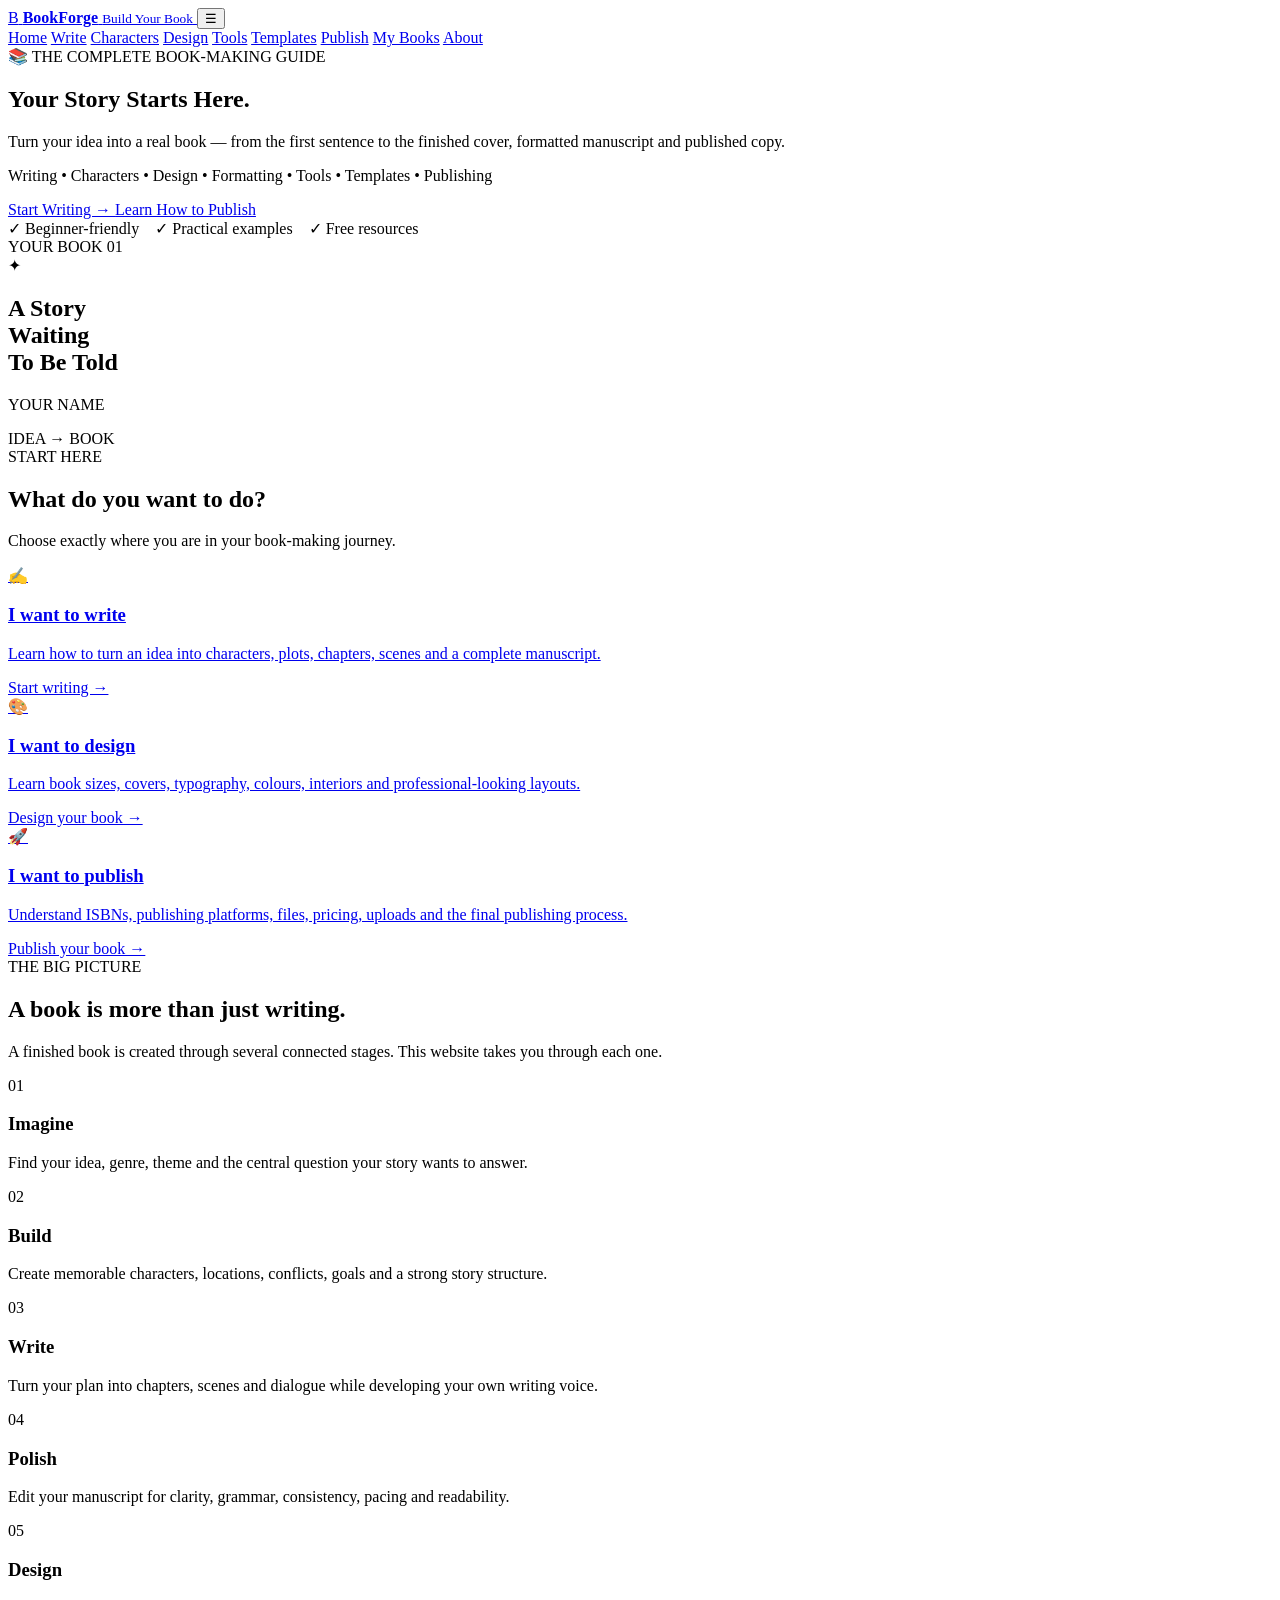
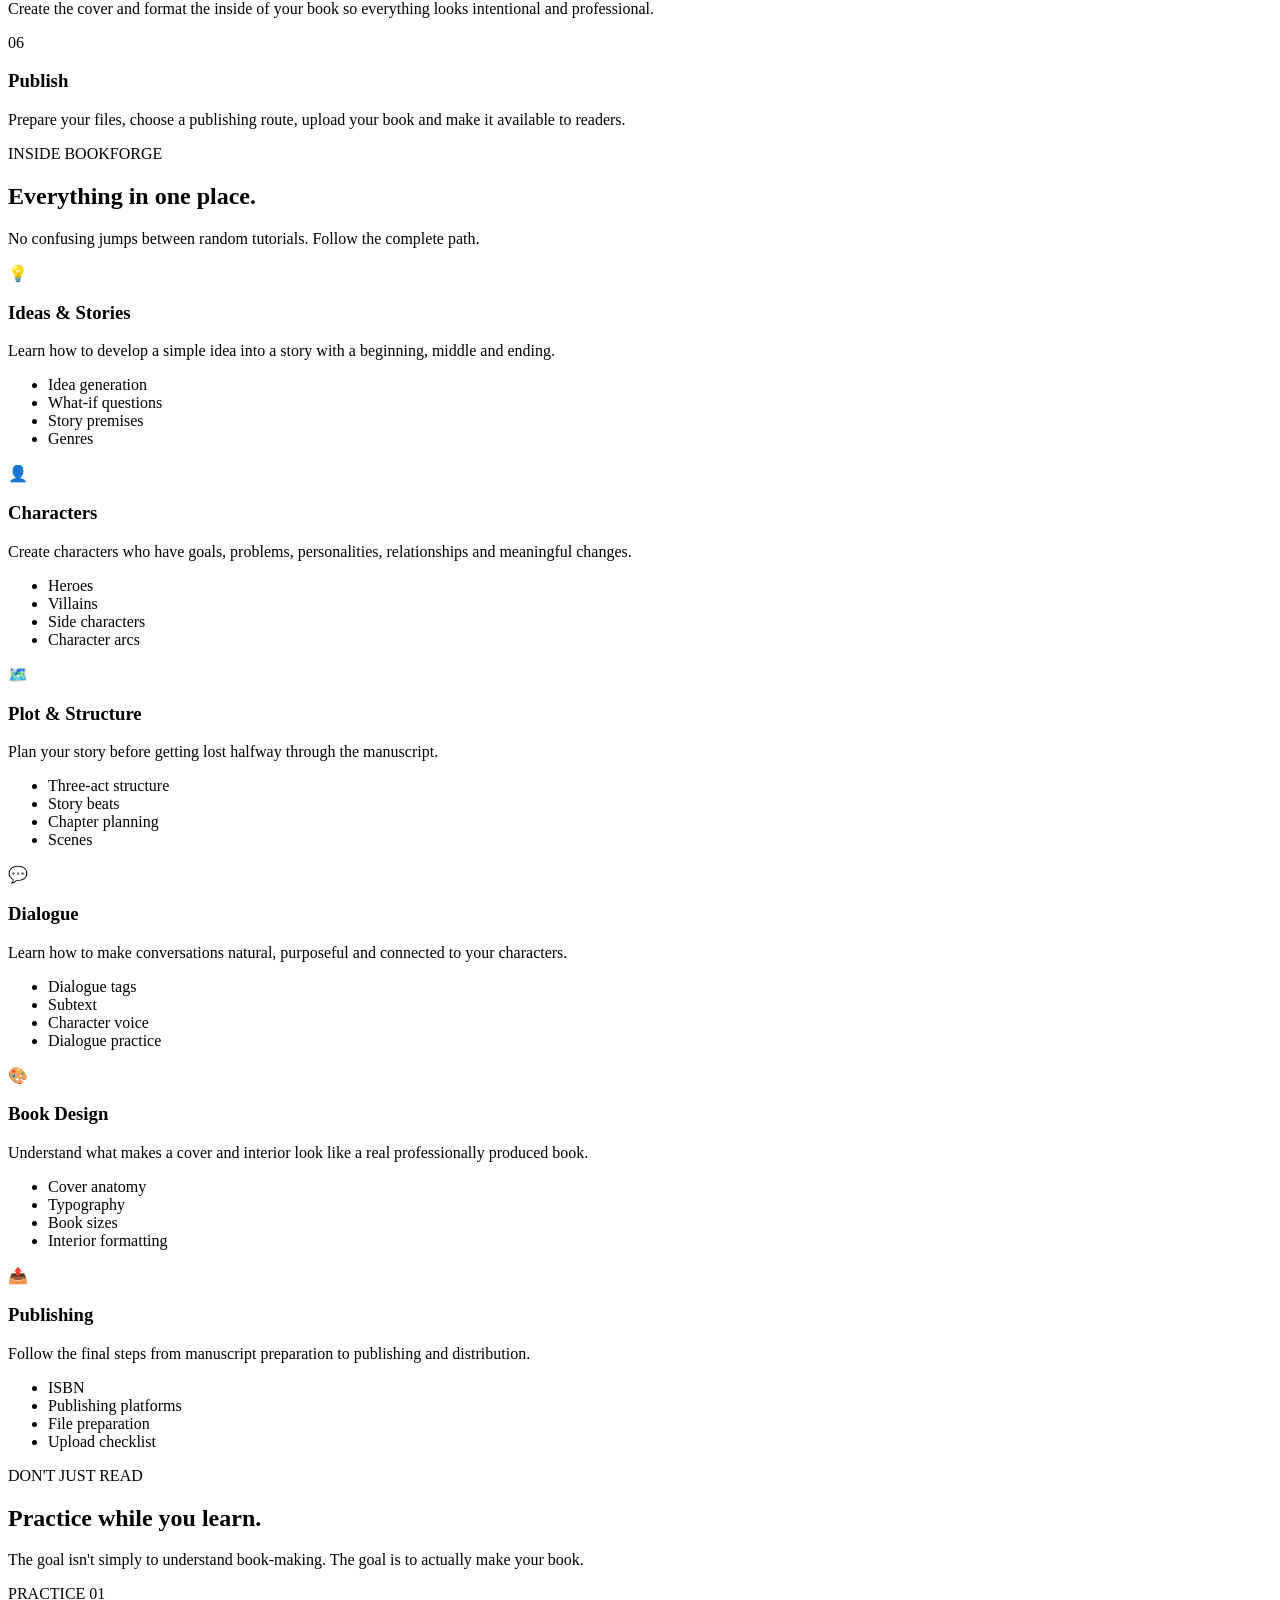
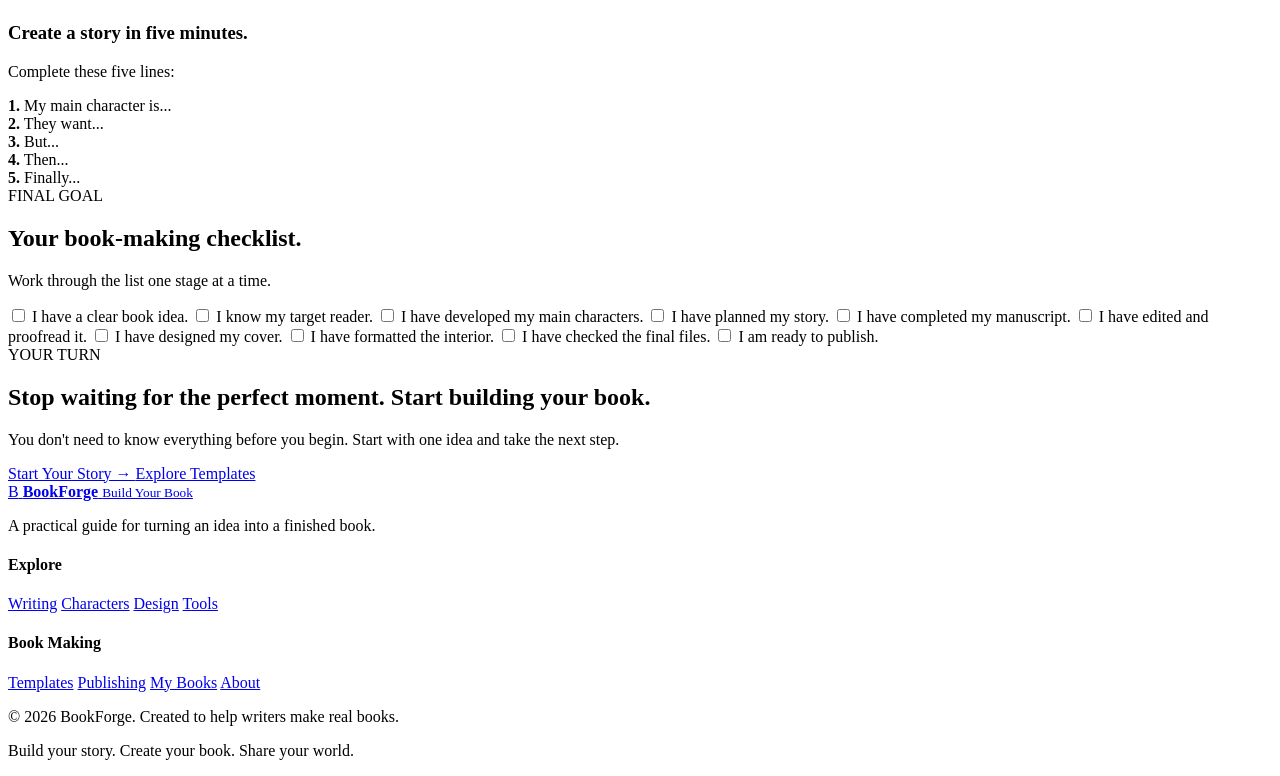
==== index.html @ 1c804148 "Add initial HTML structure for BookForge website This commit adds a complete HTML structure for the " ====
<!DOCTYPE html>
<html lang="en">
<head>
  <meta charset="UTF-8">

  <meta name="viewport" content="width=device-width, initial-scale=1.0">

  <title>BookForge | Build Your Story. Create Your Book.</title>

  <meta
    name="description"
    content="A complete beginner-friendly guide to writing, designing, formatting and publishing your own book."
  >

  <meta
    name="keywords"
    content="how to make a book, how to write a book, book design, book cover, self publishing, KDP, Pothi, book templates"
  >

  <meta name="author" content="Akarsh Singh">

  <meta name="robots" content="index, follow">

  <meta name="theme-color" content="#ffffff">

  <link rel="stylesheet" href="style.css">
</head>

<body>

  <!-- ================= HEADER ================= -->

  <header class="site-header">

    <div class="nav-container">

      <a href="index.html" class="logo">
        <span class="logo-icon">B</span>

        <span>
          <strong>BookForge</strong>
          <small>Build Your Book</small>
        </span>
      </a>

      <button
        class="menu-toggle"
        id="menuToggle"
        aria-label="Open navigation"
        aria-expanded="false"
      >
        ☰
      </button>

      <nav class="main-nav" id="mainNav">

        <a href="index.html" class="active">Home</a>
        <a href="writing.html">Write</a>
        <a href="characters.html">Characters</a>
        <a href="design.html">Design</a>
        <a href="tools.html">Tools</a>
        <a href="templates.html">Templates</a>
        <a href="publishing.html">Publish</a>
        <a href="my-books.html">My Books</a>
        <a href="about.html">About</a>

      </nav>

    </div>

  </header>


  <main>

    <!-- ================= HERO ================= -->

    <section class="hero">

      <div class="container hero-grid">

        <div class="hero-content">

          <div class="eyebrow">
            📚 THE COMPLETE BOOK-MAKING GUIDE
          </div>

          <h1>
            Your Story
            <span class="gradient-text">Starts Here.</span>
          </h1>

          <p class="hero-text">
            Turn your idea into a real book — from the first sentence
            to the finished cover, formatted manuscript and published copy.
          </p>

          <p class="hero-subtext">
            Writing • Characters • Design • Formatting • Tools • Templates • Publishing
          </p>

          <div class="buttons">

            <a href="writing.html" class="btn btn-primary">
              Start Writing →
            </a>

            <a href="publishing.html" class="btn btn-secondary">
              Learn How to Publish
            </a>

          </div>

          <div class="hero-note">
            ✓ Beginner-friendly &nbsp;&nbsp;
            ✓ Practical examples &nbsp;&nbsp;
            ✓ Free resources
          </div>

        </div>


        <!-- HERO BOOK CARD -->

        <div class="hero-visual">

          <div class="book-preview">

            <div class="book-preview-top">
              <span>YOUR BOOK</span>
              <span>01</span>
            </div>

            <div class="book-preview-main">

              <div class="book-symbol">
                ✦
              </div>

              <h2>
                A Story
                <br>
                Waiting
                <br>
                To Be Told
              </h2>

              <p>
                YOUR NAME
              </p>

            </div>

            <div class="book-preview-bottom">
              <span>IDEA</span>
              <span>→</span>
              <span>BOOK</span>
            </div>

          </div>

        </div>

      </div>

    </section>


    <!-- ================= QUICK START ================= -->

    <section class="section section-light">

      <div class="container">

        <div class="section-head center">

          <span class="section-label">
            START HERE
          </span>

          <h2>
            What do you want to do?
          </h2>

          <p>
            Choose exactly where you are in your book-making journey.
          </p>

        </div>


        <div class="grid three">

          <a href="writing.html" class="card action-card">

            <div class="icon">✍️</div>

            <h3>
              I want to write
            </h3>

            <p>
              Learn how to turn an idea into characters, plots,
              chapters, scenes and a complete manuscript.
            </p>

            <span class="card-link">
              Start writing →
            </span>

          </a>


          <a href="design.html" class="card action-card">

            <div class="icon">🎨</div>

            <h3>
              I want to design
            </h3>

            <p>
              Learn book sizes, covers, typography, colours,
              interiors and professional-looking layouts.
            </p>

            <span class="card-link">
              Design your book →
            </span>

          </a>


          <a href="publishing.html" class="card action-card">

            <div class="icon">🚀</div>

            <h3>
              I want to publish
            </h3>

            <p>
              Understand ISBNs, publishing platforms,
              files, pricing, uploads and the final publishing process.
            </p>

            <span class="card-link">
              Publish your book →
            </span>

          </a>

        </div>

      </div>

    </section>


    <!-- ================= WHY BOOK MAKING IS A PROCESS ================= -->

    <section class="section">

      <div class="container">

        <div class="section-head">

          <span class="section-label">
            THE BIG PICTURE
          </span>

          <h2>
            A book is more than just writing.
          </h2>

          <p>
            A finished book is created through several connected stages.
            This website takes you through each one.
          </p>

        </div>


        <div class="roadmap">

          <div class="roadmap-card">

            <div class="roadmap-number">
              01
            </div>

            <div class="roadmap-content">

              <h3>
                Imagine
              </h3>

              <p>
                Find your idea, genre, theme and the central question
                your story wants to answer.
              </p>

            </div>

          </div>


          <div class="roadmap-card">

            <div class="roadmap-number">
              02
            </div>

            <div class="roadmap-content">

              <h3>
                Build
              </h3>

              <p>
                Create memorable characters, locations, conflicts,
                goals and a strong story structure.
              </p>

            </div>

          </div>


          <div class="roadmap-card">

            <div class="roadmap-number">
              03
            </div>

            <div class="roadmap-content">

              <h3>
                Write
              </h3>

              <p>
                Turn your plan into chapters, scenes and dialogue
                while developing your own writing voice.
              </p>

            </div>

          </div>


          <div class="roadmap-card">

            <div class="roadmap-number">
              04
            </div>

            <div class="roadmap-content">

              <h3>
                Polish
              </h3>

              <p>
                Edit your manuscript for clarity, grammar,
                consistency, pacing and readability.
              </p>

            </div>

          </div>


          <div class="roadmap-card">

            <div class="roadmap-number">
              05
            </div>

            <div class="roadmap-content">

              <h3>
                Design
              </h3>

              <p>
                Create the cover and format the inside of your book
                so everything looks intentional and professional.
              </p>

            </div>

          </div>


          <div class="roadmap-card">

            <div class="roadmap-number">
              06
            </div>

            <div class="roadmap-content">

              <h3>
                Publish
              </h3>

              <p>
                Prepare your files, choose a publishing route,
                upload your book and make it available to readers.
              </p>

            </div>

          </div>

        </div>

      </div>

    </section>


    <!-- ================= WHAT YOU WILL LEARN ================= -->

    <section class="section section-light">

      <div class="container">

        <div class="section-head center">

          <span class="section-label">
            INSIDE BOOKFORGE
          </span>

          <h2>
            Everything in one place.
          </h2>

          <p>
            No confusing jumps between random tutorials.
            Follow the complete path.
          </p>

        </div>


        <div class="grid three">

          <div class="card">

            <div class="icon">💡</div>

            <h3>
              Ideas & Stories
            </h3>

            <p>
              Learn how to develop a simple idea into a story
              with a beginning, middle and ending.
            </p>

            <ul class="mini-list">
              <li>Idea generation</li>
              <li>What-if questions</li>
              <li>Story premises</li>
              <li>Genres</li>
            </ul>

          </div>


          <div class="card">

            <div class="icon">👤</div>

            <h3>
              Characters
            </h3>

            <p>
              Create characters who have goals, problems,
              personalities, relationships and meaningful changes.
            </p>

            <ul class="mini-list">
              <li>Heroes</li>
              <li>Villains</li>
              <li>Side characters</li>
              <li>Character arcs</li>
            </ul>

          </div>


          <div class="card">

            <div class="icon">🗺️</div>

            <h3>
              Plot & Structure
            </h3>

            <p>
              Plan your story before getting lost halfway through
              the manuscript.
            </p>

            <ul class="mini-list">
              <li>Three-act structure</li>
              <li>Story beats</li>
              <li>Chapter planning</li>
              <li>Scenes</li>
            </ul>

          </div>


          <div class="card">

            <div class="icon">💬</div>

            <h3>
              Dialogue
            </h3>

            <p>
              Learn how to make conversations natural,
              purposeful and connected to your characters.
            </p>

            <ul class="mini-list">
              <li>Dialogue tags</li>
              <li>Subtext</li>
              <li>Character voice</li>
              <li>Dialogue practice</li>
            </ul>

          </div>


          <div class="card">

            <div class="icon">🎨</div>

            <h3>
              Book Design
            </h3>

            <p>
              Understand what makes a cover and interior look
              like a real professionally produced book.
            </p>

            <ul class="mini-list">
              <li>Cover anatomy</li>
              <li>Typography</li>
              <li>Book sizes</li>
              <li>Interior formatting</li>
            </ul>

          </div>


          <div class="card">

            <div class="icon">📤</div>

            <h3>
              Publishing
            </h3>

            <p>
              Follow the final steps from manuscript preparation
              to publishing and distribution.
            </p>

            <ul class="mini-list">
              <li>ISBN</li>
              <li>Publishing platforms</li>
              <li>File preparation</li>
              <li>Upload checklist</li>
            </ul>

          </div>

        </div>

      </div>

    </section>


    <!-- ================= PRACTICE ================= -->

    <section class="section">

      <div class="container">

        <div class="section-head">

          <span class="section-label">
            DON'T JUST READ
          </span>

          <h2>
            Practice while you learn.
          </h2>

          <p>
            The goal isn't simply to understand book-making.
            The goal is to actually make your book.
          </p>

        </div>


        <div class="practice-box">

          <div>

            <span class="practice-number">
              PRACTICE 01
            </span>

            <h3>
              Create a story in five minutes.
            </h3>

            <p>
              Complete these five lines:
            </p>

          </div>


          <div class="practice-fields">

            <div>
              <strong>1.</strong>
              My main character is...
            </div>

            <div>
              <strong>2.</strong>
              They want...
            </div>

            <div>
              <strong>3.</strong>
              But...
            </div>

            <div>
              <strong>4.</strong>
              Then...
            </div>

            <div>
              <strong>5.</strong>
              Finally...
            </div>

          </div>

        </div>

      </div>

    </section>


    <!-- ================= CHECKLIST ================= -->

    <section class="section section-light">

      <div class="container">

        <div class="section-head center">

          <span class="section-label">
            FINAL GOAL
          </span>

          <h2>
            Your book-making checklist.
          </h2>

          <p>
            Work through the list one stage at a time.
          </p>

        </div>


        <div class="checklist">

          <label>
            <input type="checkbox">
            I have a clear book idea.
          </label>

          <label>
            <input type="checkbox">
            I know my target reader.
          </label>

          <label>
            <input type="checkbox">
            I have developed my main characters.
          </label>

          <label>
            <input type="checkbox">
            I have planned my story.
          </label>

          <label>
            <input type="checkbox">
            I have completed my manuscript.
          </label>

          <label>
            <input type="checkbox">
            I have edited and proofread it.
          </label>

          <label>
            <input type="checkbox">
            I have designed my cover.
          </label>

          <label>
            <input type="checkbox">
            I have formatted the interior.
          </label>

          <label>
            <input type="checkbox">
            I have checked the final files.
          </label>

          <label>
            <input type="checkbox">
            I am ready to publish.
          </label>

        </div>

      </div>

    </section>


    <!-- ================= CTA ================= -->

    <section class="section final-cta">

      <div class="container">

        <div class="cta-box">

          <span class="section-label">
            YOUR TURN
          </span>

          <h2>
            Stop waiting for the perfect moment.
            Start building your book.
          </h2>

          <p>
            You don't need to know everything before you begin.
            Start with one idea and take the next step.
          </p>

          <div class="buttons">

            <a href="writing.html" class="btn btn-primary">
              Start Your Story →
            </a>

            <a href="templates.html" class="btn btn-secondary">
              Explore Templates
            </a>

          </div>

        </div>

      </div>

    </section>

  </main>


  <!-- ================= FOOTER ================= -->

  <footer class="site-footer">

    <div class="container footer-grid">

      <div>

        <a href="index.html" class="logo footer-logo">

          <span class="logo-icon">B</span>

          <span>
            <strong>BookForge</strong>
            <small>Build Your Book</small>
          </span>

        </a>

        <p>
          A practical guide for turning an idea into a finished book.
        </p>

      </div>


      <div>

        <h4>
          Explore
        </h4>

        <a href="writing.html">Writing</a>
        <a href="characters.html">Characters</a>
        <a href="design.html">Design</a>
        <a href="tools.html">Tools</a>

      </div>


      <div>

        <h4>
          Book Making
        </h4>

        <a href="templates.html">Templates</a>
        <a href="publishing.html">Publishing</a>
        <a href="my-books.html">My Books</a>
        <a href="about.html">About</a>

      </div>

    </div>


    <div class="container footer-bottom">

      <p>
        © 2026 BookForge. Created to help writers make real books.
      </p>

      <p>
        Build your story. Create your book. Share your world.
      </p>

    </div>

  </footer>


  <script src="script.js"></script>

</body>
</html>
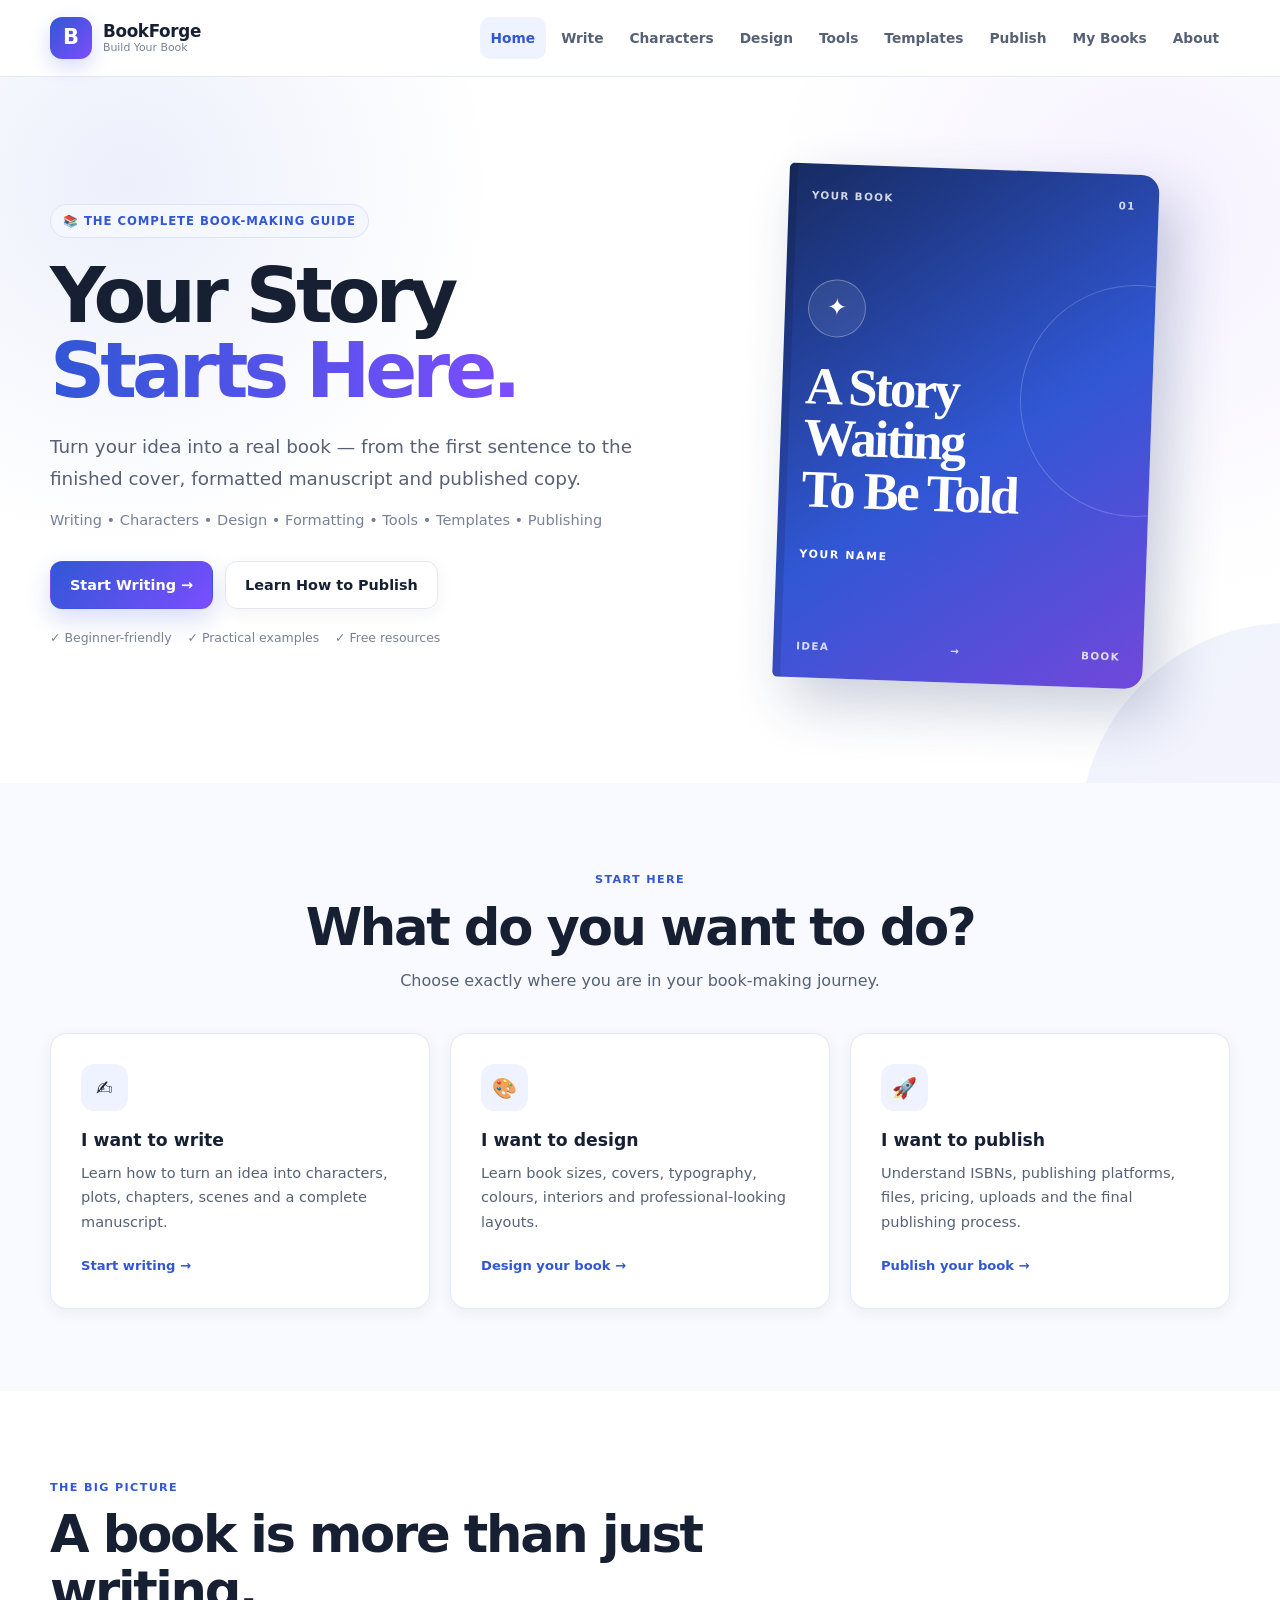
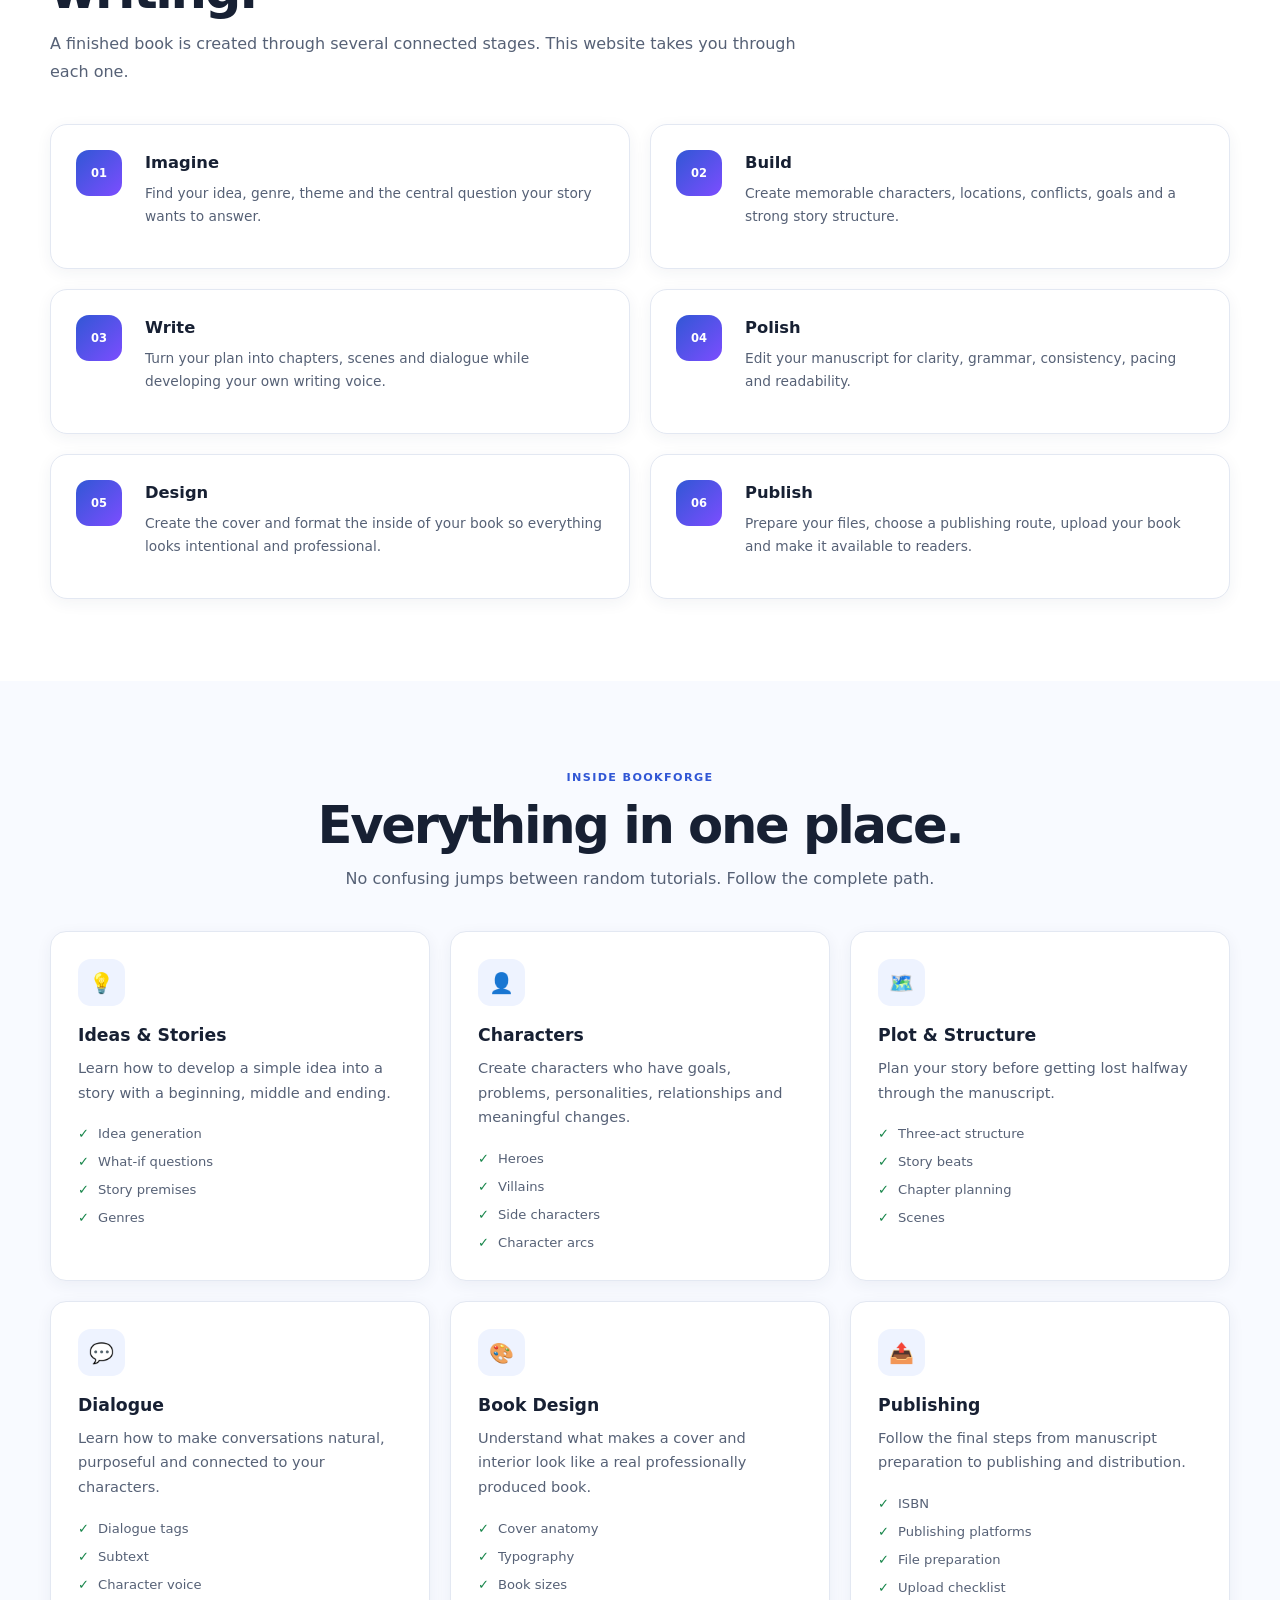
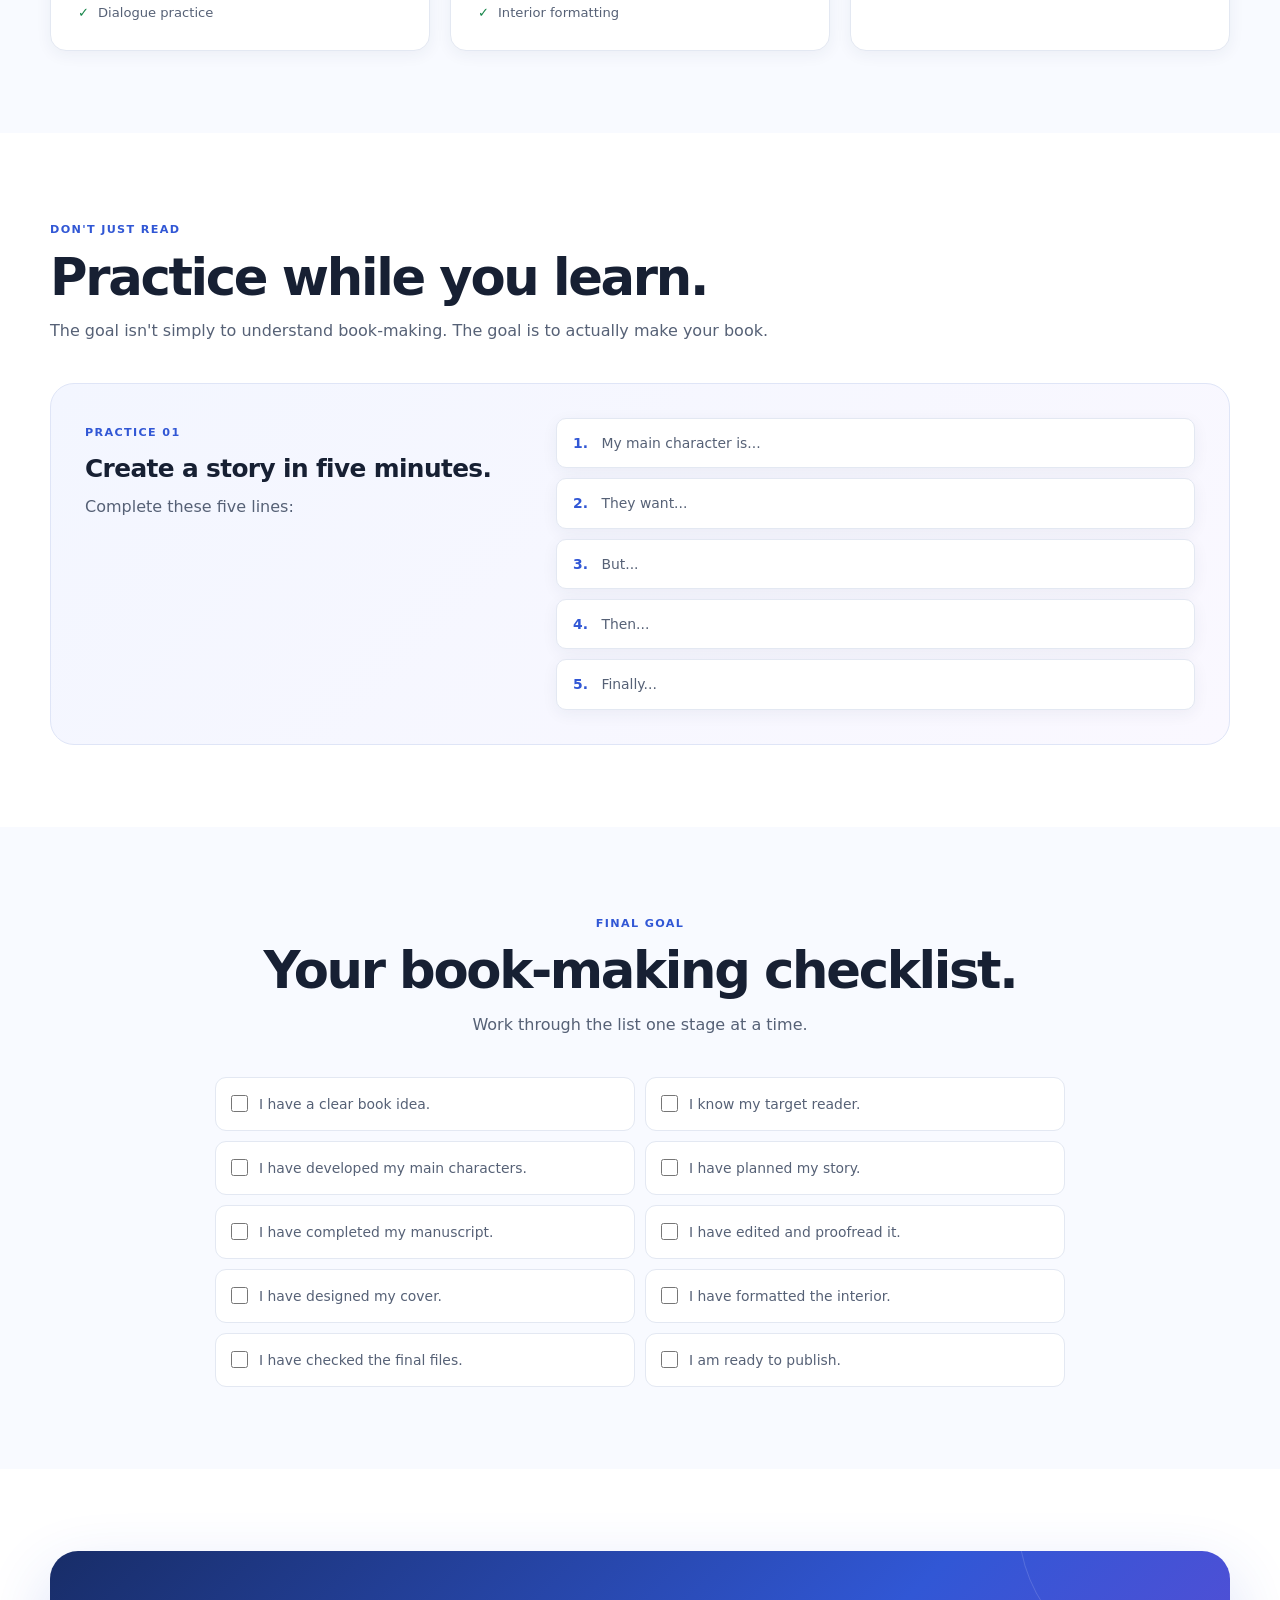
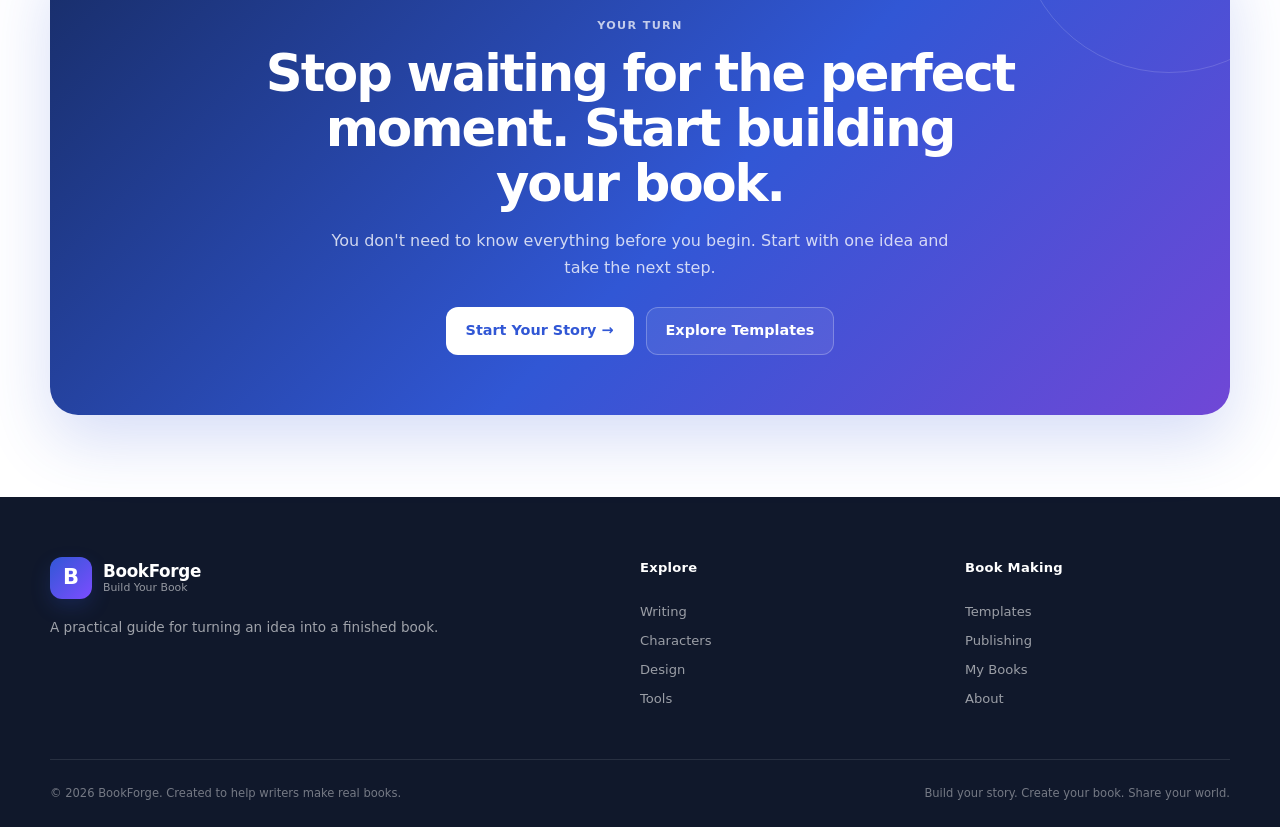
==== commit 2b757835: "Add Google site verification to index.html Added Google site verification meta tag." ====
--- a/index.html
+++ b/index.html
@@ -4,6 +4,7 @@
   <meta charset="UTF-8">
 
   <meta name="viewport" content="width=device-width, initial-scale=1.0">
+  <meta name="google-site-verification" content="tG06fQs6yHOoBN_L425P-JmafJmcLnBYA-DoLb77uVA" />
 
   <title>BookForge | Build Your Story. Create Your Book.</title>
 
--- a/style.css
+++ b/style.css
@@ -0,0 +1,3672 @@
+/* =========================================================
+   BOOKFORGE — MASTER STYLESHEET
+   Premium Light Theme
+   Responsive • Clean • Beginner Friendly
+   ========================================================= */
+
+
+/* =========================================================
+   1. RESET
+   ========================================================= */
+
+* {
+  margin: 0;
+  padding: 0;
+  box-sizing: border-box;
+}
+
+html {
+  scroll-behavior: smooth;
+}
+
+body {
+  font-family:
+    Inter,
+    ui-sans-serif,
+    system-ui,
+    -apple-system,
+    BlinkMacSystemFont,
+    "Segoe UI",
+    sans-serif;
+
+  background: #ffffff;
+  color: #172033;
+  line-height: 1.6;
+
+  overflow-x: hidden;
+}
+
+img {
+  max-width: 100%;
+  display: block;
+}
+
+a {
+  color: inherit;
+  text-decoration: none;
+}
+
+button,
+input,
+textarea,
+select {
+  font: inherit;
+}
+
+button {
+  cursor: pointer;
+}
+
+
+/* =========================================================
+   2. VARIABLES
+   ========================================================= */
+
+:root {
+
+  --primary: #3157d5;
+  --primary-dark: #2444b5;
+  --primary-light: #eef3ff;
+
+  --accent: #7c4dff;
+  --accent-light: #f2edff;
+
+  --text: #172033;
+  --text-soft: #566176;
+  --text-light: #778198;
+
+  --white: #ffffff;
+  --surface: #f8faff;
+  --surface-2: #f3f6fb;
+
+  --border: #e3e8f2;
+  --border-dark: #d6ddea;
+
+  --success: #18864b;
+  --warning: #a66b00;
+
+  --shadow-sm:
+    0 4px 16px rgba(31, 48, 87, 0.06);
+
+  --shadow:
+    0 12px 35px rgba(31, 48, 87, 0.09);
+
+  --shadow-lg:
+    0 24px 70px rgba(31, 48, 87, 0.14);
+
+  --radius-sm: 10px;
+  --radius: 16px;
+  --radius-lg: 24px;
+
+  --container: 1180px;
+}
+
+
+/* =========================================================
+   3. CONTAINER
+   ========================================================= */
+
+.container {
+  width: min(
+    var(--container),
+    calc(100% - 40px)
+  );
+
+  margin-inline: auto;
+}
+
+
+/* =========================================================
+   4. HEADER
+   ========================================================= */
+
+.site-header {
+  position: sticky;
+  top: 0;
+  z-index: 1000;
+
+  width: 100%;
+
+  background: rgba(255, 255, 255, 0.94);
+
+  border-bottom: 1px solid var(--border);
+
+  backdrop-filter: blur(16px);
+  -webkit-backdrop-filter: blur(16px);
+}
+
+.nav-container {
+  width: min(
+    var(--container),
+    calc(100% - 40px)
+  );
+
+  min-height: 76px;
+
+  margin-inline: auto;
+
+  display: flex;
+  align-items: center;
+  justify-content: space-between;
+
+  gap: 24px;
+
+  position: relative;
+}
+
+
+/* =========================================================
+   LOGO
+   ========================================================= */
+
+.logo {
+  display: inline-flex;
+  align-items: center;
+
+  gap: 11px;
+
+  flex-shrink: 0;
+
+  color: var(--text);
+}
+
+.logo:hover {
+  color: var(--primary);
+}
+
+.logo-icon {
+  width: 42px;
+  height: 42px;
+
+  display: grid;
+  place-items: center;
+
+  border-radius: 12px;
+
+  background:
+    linear-gradient(
+      135deg,
+      var(--primary),
+      var(--accent)
+    );
+
+  color: white;
+
+  font-size: 21px;
+  font-weight: 800;
+
+  box-shadow:
+    0 8px 20px rgba(49, 87, 213, 0.2);
+}
+
+.logo strong {
+  display: block;
+
+  font-size: 1.05rem;
+  line-height: 1.15;
+
+  letter-spacing: -0.02em;
+}
+
+.logo small {
+  display: block;
+
+  margin-top: 2px;
+
+  color: var(--text-light);
+
+  font-size: 0.68rem;
+
+  line-height: 1;
+}
+
+
+/* =========================================================
+   NAVIGATION
+   ========================================================= */
+
+.main-nav {
+  display: flex;
+  align-items: center;
+  justify-content: flex-end;
+
+  gap: 4px;
+}
+
+.main-nav a {
+  display: inline-flex;
+  align-items: center;
+  justify-content: center;
+
+  min-height: 42px;
+
+  padding: 8px 11px;
+
+  border-radius: 10px;
+
+  color: var(--text-soft);
+
+  font-size: 0.86rem;
+  font-weight: 650;
+
+  white-space: nowrap;
+
+  transition:
+    background 0.2s ease,
+    color 0.2s ease,
+    transform 0.2s ease;
+}
+
+.main-nav a:hover {
+  background: var(--primary-light);
+  color: var(--primary);
+
+  transform: translateY(-1px);
+}
+
+.main-nav a.active {
+  background: var(--primary-light);
+  color: var(--primary);
+}
+
+
+/* =========================================================
+   MOBILE MENU BUTTON
+   ========================================================= */
+
+.menu-toggle {
+  display: none;
+
+  width: 44px;
+  height: 44px;
+
+  border: 1px solid var(--border);
+
+  border-radius: 12px;
+
+  background: white;
+
+  color: var(--text);
+
+  font-size: 1.3rem;
+}
+
+
+/* =========================================================
+   5. HERO
+   ========================================================= */
+
+.hero {
+  position: relative;
+
+  padding:
+    92px
+    0
+    100px;
+
+  background:
+    radial-gradient(
+      circle at 10% 15%,
+      rgba(49, 87, 213, 0.09),
+      transparent 28%
+    ),
+    radial-gradient(
+      circle at 90% 20%,
+      rgba(124, 77, 255, 0.08),
+      transparent 30%
+    ),
+    #ffffff;
+
+  overflow: hidden;
+}
+
+.hero::before {
+  content: "";
+
+  position: absolute;
+
+  width: 420px;
+  height: 420px;
+
+  right: -220px;
+  bottom: -260px;
+
+  border-radius: 50%;
+
+  background:
+    linear-gradient(
+      135deg,
+      rgba(49, 87, 213, 0.08),
+      rgba(124, 77, 255, 0.05)
+    );
+}
+
+.hero-grid {
+  display: grid;
+
+  grid-template-columns:
+    minmax(0, 1.05fr)
+    minmax(350px, 0.95fr);
+
+  align-items: center;
+
+  gap: 70px;
+}
+
+.hero-content {
+  min-width: 0;
+}
+
+.eyebrow {
+  display: inline-flex;
+  align-items: center;
+
+  padding: 7px 12px;
+
+  margin-bottom: 20px;
+
+  border: 1px solid #dbe3ff;
+
+  border-radius: 999px;
+
+  background: #f5f7ff;
+
+  color: var(--primary);
+
+  font-size: 0.73rem;
+  font-weight: 800;
+
+  letter-spacing: 0.08em;
+}
+
+.hero h1 {
+  max-width: 720px;
+
+  margin-bottom: 22px;
+
+  color: var(--text);
+
+  font-size:
+    clamp(
+      3rem,
+      6vw,
+      5.4rem
+    );
+
+  line-height: 0.98;
+
+  letter-spacing: -0.065em;
+}
+
+.gradient-text {
+  display: inline-block;
+
+  background:
+    linear-gradient(
+      90deg,
+      var(--primary),
+      var(--accent)
+    );
+
+  -webkit-background-clip: text;
+  background-clip: text;
+
+  color: transparent;
+}
+
+.hero-text {
+  max-width: 650px;
+
+  color: var(--text-soft);
+
+  font-size: 1.15rem;
+
+  line-height: 1.75;
+
+  margin-bottom: 13px;
+}
+
+.hero-subtext {
+  max-width: 650px;
+
+  color: var(--text-light);
+
+  font-size: 0.91rem;
+
+  margin-bottom: 30px;
+}
+
+
+/* =========================================================
+   BUTTONS
+   ========================================================= */
+
+.buttons {
+  display: flex;
+  align-items: center;
+
+  flex-wrap: wrap;
+
+  gap: 12px;
+}
+
+.btn {
+  min-height: 48px;
+
+  display: inline-flex;
+  align-items: center;
+  justify-content: center;
+
+  padding: 11px 19px;
+
+  border-radius: 12px;
+
+  font-size: 0.9rem;
+  font-weight: 750;
+
+  border: 1px solid transparent;
+
+  transition:
+    transform 0.2s ease,
+    box-shadow 0.2s ease,
+    background 0.2s ease;
+}
+
+.btn:hover {
+  transform: translateY(-2px);
+}
+
+.btn-primary {
+  background:
+    linear-gradient(
+      135deg,
+      var(--primary),
+      var(--accent)
+    );
+
+  color: white;
+
+  box-shadow:
+    0 10px 24px rgba(49, 87, 213, 0.2);
+}
+
+.btn-primary:hover {
+  box-shadow:
+    0 15px 32px rgba(49, 87, 213, 0.28);
+}
+
+.btn-secondary {
+  background: white;
+
+  border-color: var(--border);
+
+  color: var(--text);
+
+  box-shadow: var(--shadow-sm);
+}
+
+.btn-secondary:hover {
+  border-color: #cbd5ea;
+  background: var(--surface);
+}
+
+.hero-note {
+  margin-top: 19px;
+
+  color: var(--text-light);
+
+  font-size: 0.78rem;
+}
+
+
+/* =========================================================
+   HERO BOOK PREVIEW
+   ========================================================= */
+
+.hero-visual {
+  display: flex;
+
+  justify-content: center;
+  align-items: center;
+
+  min-width: 0;
+}
+
+.book-preview {
+  width: min(370px, 100%);
+
+  aspect-ratio: 0.72;
+
+  padding: 23px;
+
+  display: flex;
+  flex-direction: column;
+  justify-content: space-between;
+
+  border-radius: 5px 18px 18px 5px;
+
+  background:
+    linear-gradient(
+      145deg,
+      #172b61,
+      #3157d5 55%,
+      #7148db
+    );
+
+  color: white;
+
+  box-shadow:
+    18px 24px 55px rgba(35, 54, 105, 0.24),
+    inset 8px 0 0 rgba(0, 0, 0, 0.12);
+
+  transform: rotate(2deg);
+
+  position: relative;
+
+  overflow: hidden;
+}
+
+.book-preview::after {
+  content: "";
+
+  position: absolute;
+
+  width: 230px;
+  height: 230px;
+
+  right: -100px;
+  top: 110px;
+
+  border-radius: 50%;
+
+  border: 1px solid rgba(255,255,255,0.2);
+}
+
+.book-preview-top,
+.book-preview-bottom {
+  display: flex;
+  align-items: center;
+  justify-content: space-between;
+
+  position: relative;
+  z-index: 2;
+
+  font-size: 0.65rem;
+  font-weight: 800;
+
+  letter-spacing: 0.13em;
+
+  opacity: 0.8;
+}
+
+.book-preview-main {
+  position: relative;
+  z-index: 2;
+}
+
+.book-symbol {
+  width: 58px;
+  height: 58px;
+
+  display: grid;
+  place-items: center;
+
+  margin-bottom: 24px;
+
+  border: 1px solid rgba(255,255,255,0.3);
+
+  border-radius: 50%;
+
+  font-size: 1.5rem;
+
+  background: rgba(255,255,255,0.08);
+}
+
+.book-preview h2 {
+  margin-bottom: 30px;
+
+  font-family:
+    Georgia,
+    "Times New Roman",
+    serif;
+
+  font-size: clamp(2rem, 5vw, 3.3rem);
+
+  line-height: 0.98;
+
+  letter-spacing: -0.05em;
+}
+
+.book-preview-main p {
+  font-size: 0.68rem;
+  font-weight: 800;
+
+  letter-spacing: 0.15em;
+}
+
+
+/* =========================================================
+   6. SECTIONS
+   ========================================================= */
+
+.section {
+  padding: 94px 0;
+}
+
+.section-light {
+  background: var(--surface);
+}
+
+.section-head {
+  max-width: 760px;
+
+  margin-bottom: 46px;
+}
+
+.section-head.center {
+  margin-inline: auto;
+
+  text-align: center;
+}
+
+.section-label {
+  display: inline-block;
+
+  margin-bottom: 11px;
+
+  color: var(--primary);
+
+  font-size: 0.7rem;
+
+  font-weight: 850;
+
+  letter-spacing: 0.12em;
+}
+
+.section-head h2 {
+  margin-bottom: 13px;
+
+  color: var(--text);
+
+  font-size:
+    clamp(
+      2rem,
+      4vw,
+      3.25rem
+    );
+
+  line-height: 1.08;
+
+  letter-spacing: -0.045em;
+}
+
+.section-head p {
+  color: var(--text-soft);
+
+  font-size: 1rem;
+
+  line-height: 1.75;
+}
+
+
+/* =========================================================
+   7. GRID
+   ========================================================= */
+
+.grid {
+  display: grid;
+
+  gap: 20px;
+}
+
+.grid.two {
+  grid-template-columns:
+    repeat(
+      2,
+      minmax(0, 1fr)
+    );
+}
+
+.grid.three {
+  grid-template-columns:
+    repeat(
+      3,
+      minmax(0, 1fr)
+    );
+}
+
+.grid.four {
+  grid-template-columns:
+    repeat(
+      4,
+      minmax(0, 1fr)
+    );
+}
+
+
+/* =========================================================
+   8. CARDS
+   ========================================================= */
+
+.card {
+  min-width: 0;
+
+  padding: 27px;
+
+  background: white;
+
+  border: 1px solid var(--border);
+
+  border-radius: var(--radius);
+
+  box-shadow: var(--shadow-sm);
+
+  transition:
+    transform 0.22s ease,
+    box-shadow 0.22s ease,
+    border-color 0.22s ease;
+}
+
+.card:hover {
+  transform: translateY(-4px);
+
+  border-color: #d3dcf3;
+
+  box-shadow: var(--shadow);
+}
+
+.card h3 {
+  margin-bottom: 9px;
+
+  color: var(--text);
+
+  font-size: 1.08rem;
+
+  line-height: 1.25;
+}
+
+.card p {
+  color: var(--text-soft);
+
+  font-size: 0.91rem;
+
+  line-height: 1.7;
+}
+
+.icon {
+  width: 47px;
+  height: 47px;
+
+  display: grid;
+  place-items: center;
+
+  margin-bottom: 19px;
+
+  border-radius: 13px;
+
+  background: var(--primary-light);
+
+  font-size: 1.25rem;
+}
+
+
+/* =========================================================
+   ACTION CARDS
+   ========================================================= */
+
+.action-card {
+  display: block;
+
+  position: relative;
+
+  padding: 30px;
+}
+
+.action-card:hover {
+  border-color: #cbd6f6;
+}
+
+.action-card .card-link {
+  display: inline-block;
+
+  margin-top: 20px;
+
+  color: var(--primary);
+
+  font-size: 0.82rem;
+  font-weight: 800;
+}
+
+
+/* =========================================================
+   MINI LIST
+   ========================================================= */
+
+.mini-list {
+  list-style: none;
+
+  display: grid;
+
+  gap: 7px;
+
+  margin-top: 18px;
+}
+
+.mini-list li {
+  position: relative;
+
+  padding-left: 20px;
+
+  color: var(--text-soft);
+
+  font-size: 0.82rem;
+}
+
+.mini-list li::before {
+  content: "✓";
+
+  position: absolute;
+
+  left: 0;
+  top: 0;
+
+  color: var(--success);
+
+  font-weight: 900;
+}
+
+
+/* =========================================================
+   9. ROADMAP
+   ========================================================= */
+
+.roadmap {
+  display: grid;
+
+  grid-template-columns:
+    repeat(
+      2,
+      minmax(0, 1fr)
+    );
+
+  gap: 18px;
+}
+
+.roadmap-card {
+  display: grid;
+
+  grid-template-columns:
+    54px
+    minmax(0, 1fr);
+
+  align-items: start;
+
+  gap: 18px;
+
+  min-width: 0;
+
+  padding: 25px;
+
+  background: white;
+
+  border: 1px solid var(--border);
+
+  border-radius: var(--radius);
+
+  box-shadow: var(--shadow-sm);
+}
+
+.roadmap-number {
+  width: 46px;
+  height: 46px;
+
+  display: grid;
+  place-items: center;
+
+  border-radius: 13px;
+
+  background:
+    linear-gradient(
+      135deg,
+      var(--primary),
+      var(--accent)
+    );
+
+  color: white;
+
+  font-size: 0.72rem;
+
+  font-weight: 850;
+}
+
+.roadmap-content {
+  min-width: 0;
+}
+
+.roadmap-content h3 {
+  margin-bottom: 6px;
+
+  color: var(--text);
+
+  font-size: 1.02rem;
+}
+
+.roadmap-content p {
+  margin: 0;
+
+  color: var(--text-soft);
+
+  font-size: 0.86rem;
+
+  line-height: 1.65;
+}
+
+
+/* =========================================================
+   10. PRACTICE BOX
+   ========================================================= */
+
+.practice-box {
+  display: grid;
+
+  grid-template-columns:
+    minmax(250px, 0.8fr)
+    minmax(0, 1.2fr);
+
+  gap: 45px;
+
+  padding: 34px;
+
+  background:
+    linear-gradient(
+      135deg,
+      #f3f6ff,
+      #faf8ff
+    );
+
+  border: 1px solid #dfe5f7;
+
+  border-radius: var(--radius-lg);
+}
+
+.practice-number {
+  display: inline-block;
+
+  margin-bottom: 12px;
+
+  color: var(--primary);
+
+  font-size: 0.7rem;
+
+  font-weight: 850;
+
+  letter-spacing: 0.12em;
+}
+
+.practice-box h3 {
+  margin-bottom: 10px;
+
+  font-size: 1.55rem;
+
+  line-height: 1.2;
+
+  letter-spacing: -0.025em;
+}
+
+.practice-box p {
+  color: var(--text-soft);
+}
+
+.practice-fields {
+  display: grid;
+
+  gap: 10px;
+}
+
+.practice-fields div {
+  padding: 13px 16px;
+
+  background: white;
+
+  border: 1px solid var(--border);
+
+  border-radius: 10px;
+
+  color: var(--text-soft);
+
+  font-size: 0.87rem;
+
+  box-shadow: var(--shadow-sm);
+}
+
+.practice-fields strong {
+  display: inline-block;
+
+  width: 24px;
+
+  color: var(--primary);
+}
+
+
+/* =========================================================
+   11. CHECKLIST
+   ========================================================= */
+
+.checklist {
+  max-width: 850px;
+
+  margin-inline: auto;
+
+  display: grid;
+
+  grid-template-columns:
+    repeat(
+      2,
+      minmax(0, 1fr)
+    );
+
+  gap: 10px;
+}
+
+.checklist label {
+  display: flex;
+  align-items: center;
+
+  gap: 11px;
+
+  min-height: 54px;
+
+  padding: 12px 15px;
+
+  background: white;
+
+  border: 1px solid var(--border);
+
+  border-radius: 11px;
+
+  color: var(--text-soft);
+
+  font-size: 0.87rem;
+
+  cursor: pointer;
+
+  transition:
+    background 0.2s ease,
+    border-color 0.2s ease;
+}
+
+.checklist label:hover {
+  background: #fbfcff;
+
+  border-color: #ced7ec;
+}
+
+.checklist input {
+  width: 17px;
+  height: 17px;
+
+  accent-color: var(--primary);
+
+  flex-shrink: 0;
+}
+
+
+/* =========================================================
+   12. FINAL CTA
+   ========================================================= */
+
+.final-cta {
+  padding-top: 70px;
+  padding-bottom: 100px;
+}
+
+.cta-box {
+  position: relative;
+
+  overflow: hidden;
+
+  padding:
+    60px
+    45px;
+
+  text-align: center;
+
+  border-radius: 28px;
+
+  background:
+    linear-gradient(
+      135deg,
+      #182d68,
+      #3157d5 55%,
+      #7047d6
+    );
+
+  color: white;
+
+  box-shadow:
+    0 25px 65px rgba(49, 87, 213, 0.2);
+}
+
+.cta-box::before {
+  content: "";
+
+  position: absolute;
+
+  width: 300px;
+  height: 300px;
+
+  top: -180px;
+  right: -90px;
+
+  border-radius: 50%;
+
+  border: 1px solid rgba(255,255,255,0.15);
+}
+
+.cta-box .section-label {
+  color: rgba(255,255,255,0.72);
+
+  position: relative;
+}
+
+.cta-box h2 {
+  position: relative;
+
+  max-width: 760px;
+
+  margin: 0 auto 15px;
+
+  font-size:
+    clamp(
+      2rem,
+      4vw,
+      3.2rem
+    );
+
+  line-height: 1.08;
+
+  letter-spacing: -0.04em;
+}
+
+.cta-box p {
+  position: relative;
+
+  max-width: 650px;
+
+  margin: 0 auto 26px;
+
+  color: rgba(255,255,255,0.78);
+
+  line-height: 1.7;
+}
+
+.cta-box .buttons {
+  position: relative;
+
+  justify-content: center;
+}
+
+.cta-box .btn-primary {
+  background: white;
+
+  color: var(--primary);
+
+  box-shadow: none;
+}
+
+.cta-box .btn-secondary {
+  background: rgba(255,255,255,0.08);
+
+  border-color: rgba(255,255,255,0.25);
+
+  color: white;
+
+  box-shadow: none;
+}
+
+
+/* =========================================================
+   13. FOOTER
+   ========================================================= */
+
+.site-footer {
+  padding-top: 60px;
+
+  background: #10182b;
+
+  color: white;
+}
+
+.footer-grid {
+  display: grid;
+
+  grid-template-columns:
+    2fr
+    1fr
+    1fr;
+
+  gap: 60px;
+
+  padding-bottom: 50px;
+}
+
+.footer-logo {
+  color: white;
+
+  margin-bottom: 17px;
+}
+
+.footer-logo:hover {
+  color: white;
+}
+
+.footer-logo small {
+  color: rgba(255,255,255,0.55);
+}
+
+.site-footer p {
+  max-width: 390px;
+
+  color: rgba(255,255,255,0.6);
+
+  font-size: 0.85rem;
+
+  line-height: 1.7;
+}
+
+.site-footer h4 {
+  margin-bottom: 15px;
+
+  color: white;
+
+  font-size: 0.82rem;
+
+  letter-spacing: 0.02em;
+}
+
+.site-footer .footer-grid > div:not(:first-child) {
+  display: flex;
+  flex-direction: column;
+
+  align-items: flex-start;
+
+  gap: 8px;
+}
+
+.site-footer .footer-grid a:not(.logo) {
+  color: rgba(255,255,255,0.58);
+
+  font-size: 0.82rem;
+
+  transition: color 0.2s ease;
+}
+
+.site-footer .footer-grid a:not(.logo):hover {
+  color: white;
+}
+
+.footer-bottom {
+  min-height: 68px;
+
+  display: flex;
+  align-items: center;
+  justify-content: space-between;
+
+  gap: 20px;
+
+  border-top: 1px solid rgba(255,255,255,0.1);
+}
+
+.footer-bottom p {
+  margin: 0;
+
+  max-width: none;
+
+  font-size: 0.72rem;
+
+  color: rgba(255,255,255,0.42);
+}
+
+
+/* =========================================================
+   14. GENERAL CONTENT CLASSES
+   These will be reused on the other pages.
+   ========================================================= */
+
+.page-hero {
+  padding: 75px 0;
+
+  background:
+    radial-gradient(
+      circle at 10% 20%,
+      rgba(49,87,213,0.08),
+      transparent 30%
+    ),
+    var(--surface);
+}
+
+.page-hero h1 {
+  max-width: 850px;
+
+  margin-bottom: 16px;
+
+  font-size:
+    clamp(
+      2.5rem,
+      5vw,
+      4.3rem
+    );
+
+  line-height: 1.03;
+
+  letter-spacing: -0.055em;
+}
+
+.page-hero p {
+  max-width: 700px;
+
+  color: var(--text-soft);
+
+  font-size: 1rem;
+
+  line-height: 1.75;
+}
+
+.step {
+  display: grid;
+
+  grid-template-columns: 60px minmax(0, 1fr);
+
+  gap: 20px;
+
+  padding: 25px;
+
+  background: white;
+
+  border: 1px solid var(--border);
+
+  border-radius: var(--radius);
+
+  box-shadow: var(--shadow-sm);
+}
+
+.step-num {
+  width: 50px;
+  height: 50px;
+
+  display: grid;
+  place-items: center;
+
+  border-radius: 14px;
+
+  background: var(--primary-light);
+
+  color: var(--primary);
+
+  font-weight: 850;
+}
+
+.step h3 {
+  margin-bottom: 7px;
+}
+
+.step p {
+  color: var(--text-soft);
+
+  font-size: 0.9rem;
+}
+
+.info {
+  padding: 18px 20px;
+
+  border-left: 4px solid var(--primary);
+
+  background: var(--primary-light);
+
+  border-radius: 10px;
+
+  color: var(--text-soft);
+
+  font-size: 0.87rem;
+}
+
+.warning {
+  padding: 18px 20px;
+
+  border-left: 4px solid #d39400;
+
+  background: #fff8e8;
+
+  border-radius: 10px;
+
+  color: #765200;
+
+  font-size: 0.87rem;
+}
+
+.example-box {
+  padding: 24px;
+
+  background: #f7f9fd;
+
+  border: 1px dashed #cdd6e8;
+
+  border-radius: var(--radius);
+}
+
+.example-box h4 {
+  margin-bottom: 8px;
+
+  color: var(--primary);
+
+  font-size: 0.78rem;
+
+  text-transform: uppercase;
+
+  letter-spacing: 0.08em;
+}
+
+.example-box p {
+  color: var(--text-soft);
+
+  font-size: 0.9rem;
+}
+
+.template-box {
+  padding: 26px;
+
+  border: 1px solid #d9e1f4;
+
+  border-radius: var(--radius);
+
+  background:
+    linear-gradient(
+      135deg,
+      #f5f7ff,
+      #fbf9ff
+    );
+}
+
+.template-box h3 {
+  margin-bottom: 7px;
+}
+
+.template-box p {
+  margin-bottom: 17px;
+
+  color: var(--text-soft);
+
+  font-size: 0.87rem;
+}
+
+
+/* =========================================================
+   RESOURCE CARDS
+   ========================================================= */
+
+.resource-card {
+  display: flex;
+  flex-direction: column;
+
+  min-width: 0;
+
+  padding: 24px;
+
+  background: white;
+
+  border: 1px solid var(--border);
+
+  border-radius: var(--radius);
+
+  box-shadow: var(--shadow-sm);
+}
+
+.resource-card h3 {
+  margin-bottom: 7px;
+}
+
+.resource-card p {
+  margin-bottom: 18px;
+
+  color: var(--text-soft);
+
+  font-size: 0.85rem;
+}
+
+.resource-card .btn {
+  margin-top: auto;
+
+  align-self: flex-start;
+}
+
+
+/* =========================================================
+   BOOK SHOWCASE
+   ========================================================= */
+
+.book-showcase {
+  display: grid;
+
+  grid-template-columns:
+    repeat(
+      2,
+      minmax(0, 1fr)
+    );
+
+  gap: 30px;
+}
+
+.book-card-large {
+  display: grid;
+
+  grid-template-columns:
+    220px
+    minmax(0, 1fr);
+
+  gap: 28px;
+
+  padding: 28px;
+
+  background: white;
+
+  border: 1px solid var(--border);
+
+  border-radius: var(--radius-lg);
+
+  box-shadow: var(--shadow);
+}
+
+.real-book-cover {
+  width: 100%;
+
+  aspect-ratio: 0.68;
+
+  object-fit: cover;
+
+  border-radius: 5px;
+
+  box-shadow:
+    0 15px 30px rgba(25, 39, 72, 0.16);
+}
+
+.book-content {
+  min-width: 0;
+
+  display: flex;
+  flex-direction: column;
+
+  justify-content: center;
+}
+
+.book-label {
+  margin-bottom: 8px;
+
+  color: var(--primary);
+
+  font-size: 0.68rem;
+
+  font-weight: 850;
+
+  letter-spacing: 0.12em;
+
+  text-transform: uppercase;
+}
+
+.book-content h2 {
+  margin-bottom: 8px;
+
+  font-size: 1.8rem;
+
+  line-height: 1.08;
+
+  letter-spacing: -0.035em;
+}
+
+.book-author {
+  margin-bottom: 17px;
+
+  color: var(--text-light);
+
+  font-size: 0.8rem;
+}
+
+.book-content p {
+  color: var(--text-soft);
+
+  font-size: 0.88rem;
+
+  line-height: 1.7;
+}
+
+.book-facts {
+  display: flex;
+  flex-wrap: wrap;
+
+  gap: 7px;
+
+  margin-top: 19px;
+}
+
+.book-facts span {
+  padding: 6px 9px;
+
+  background: var(--surface);
+
+  border: 1px solid var(--border);
+
+  border-radius: 7px;
+
+  color: var(--text-soft);
+
+  font-size: 0.68rem;
+
+  font-weight: 700;
+}
+
+
+/* =========================================================
+   15. TABLES
+   ========================================================= */
+
+.table-wrap {
+  width: 100%;
+
+  overflow-x: auto;
+
+  border: 1px solid var(--border);
+
+  border-radius: var(--radius);
+
+  background: white;
+}
+
+table {
+  width: 100%;
+
+  border-collapse: collapse;
+
+  min-width: 650px;
+}
+
+th,
+td {
+  padding: 14px 16px;
+
+  text-align: left;
+
+  border-bottom: 1px solid var(--border);
+
+  font-size: 0.84rem;
+}
+
+th {
+  background: var(--surface);
+
+  color: var(--text);
+
+  font-weight: 800;
+}
+
+td {
+  color: var(--text-soft);
+}
+
+tr:last-child td {
+  border-bottom: none;
+}
+
+
+/* =========================================================
+   16. FORMS
+   ========================================================= */
+
+.form-group {
+  display: grid;
+
+  gap: 7px;
+}
+
+.form-group label {
+  color: var(--text);
+
+  font-size: 0.8rem;
+
+  font-weight: 750;
+}
+
+.form-group input,
+.form-group textarea,
+.form-group select {
+  width: 100%;
+
+  padding: 12px 14px;
+
+  border: 1px solid var(--border-dark);
+
+  border-radius: 10px;
+
+  background: white;
+
+  color: var(--text);
+
+  outline: none;
+}
+
+.form-group textarea {
+  min-height: 130px;
+
+  resize: vertical;
+}
+
+.form-group input:focus,
+.form-group textarea:focus,
+.form-group select:focus {
+  border-color: var(--primary);
+
+  box-shadow:
+    0 0 0 3px
+    rgba(49,87,213,0.1);
+}
+
+
+/* =========================================================
+   17. FAQ
+   ========================================================= */
+
+.faq {
+  display: grid;
+
+  gap: 10px;
+}
+
+.faq details {
+  padding: 18px 20px;
+
+  background: white;
+
+  border: 1px solid var(--border);
+
+  border-radius: 12px;
+}
+
+.faq summary {
+  cursor: pointer;
+
+  color: var(--text);
+
+  font-weight: 750;
+}
+
+.faq details p {
+  margin-top: 12px;
+
+  color: var(--text-soft);
+
+  font-size: 0.88rem;
+}
+
+
+/* =========================================================
+   18. ABOUT JOURNEY
+   ========================================================= */
+
+.about-journey {
+  display: grid;
+
+  grid-template-columns:
+    repeat(
+      2,
+      minmax(0, 1fr)
+    );
+
+  gap: 18px;
+}
+
+.about-journey .roadmap-card {
+  display: grid;
+
+  grid-template-columns:
+    54px
+    minmax(0, 1fr);
+
+  align-items: start;
+
+  gap: 18px;
+
+  min-width: 0;
+}
+
+.about-journey .roadmap-number {
+  width: 46px;
+  height: 46px;
+}
+
+.about-journey .roadmap-content {
+  min-width: 0;
+}
+
+.about-journey .roadmap-content h3 {
+  margin-bottom: 6px;
+}
+
+.about-journey .roadmap-content p {
+  margin: 0;
+
+  font-size: 0.88rem;
+
+  line-height: 1.6;
+}
+
+
+/* =========================================================
+   19. UTILITY CLASSES
+   ========================================================= */
+
+.text-center {
+  text-align: center;
+}
+
+.mt-small {
+  margin-top: 15px;
+}
+
+.mt-medium {
+  margin-top: 25px;
+}
+
+.mt-large {
+  margin-top: 45px;
+}
+
+.mb-small {
+  margin-bottom: 15px;
+}
+
+.mb-medium {
+  margin-bottom: 25px;
+}
+
+.mb-large {
+  margin-bottom: 45px;
+}
+
+.narrow {
+  max-width: 760px;
+}
+
+
+/* =========================================================
+   20. RESPONSIVE — TABLETS
+   ========================================================= */
+
+@media (max-width: 1050px) {
+
+  .main-nav {
+    gap: 1px;
+  }
+
+  .main-nav a {
+    padding-inline: 8px;
+
+    font-size: 0.8rem;
+  }
+
+  .hero-grid {
+    gap: 45px;
+  }
+
+  .book-card-large {
+    grid-template-columns:
+      170px
+      minmax(0, 1fr);
+  }
+
+}
+
+
+/* =========================================================
+   21. RESPONSIVE — MOBILE NAV
+   ========================================================= */
+
+@media (max-width: 850px) {
+
+  .menu-toggle {
+    display: grid;
+
+    place-items: center;
+  }
+
+  .main-nav {
+    position: absolute;
+
+    top: 70px;
+
+    left: 0;
+    right: 0;
+
+    display: none;
+
+    flex-direction: column;
+
+    align-items: stretch;
+
+    padding: 10px;
+
+    background: white;
+
+    border: 1px solid var(--border);
+
+    border-radius: 15px;
+
+    box-shadow: var(--shadow-lg);
+
+    max-height:
+      calc(100vh - 90px);
+
+    overflow-y: auto;
+  }
+
+  .main-nav.open {
+    display: flex;
+  }
+
+  .main-nav a {
+    width: 100%;
+
+    justify-content: flex-start;
+
+    padding: 12px 14px;
+
+    min-height: 46px;
+  }
+
+  .hero-grid {
+    grid-template-columns: 1fr;
+
+    text-align: center;
+  }
+
+  .hero-content {
+    display: flex;
+    flex-direction: column;
+
+    align-items: center;
+  }
+
+  .hero-visual {
+    order: -1;
+  }
+
+  .book-preview {
+    width: min(310px, 80vw);
+  }
+
+  .hero {
+    padding-top: 65px;
+  }
+
+  .grid.three {
+    grid-template-columns:
+      repeat(
+        2,
+        minmax(0, 1fr)
+      );
+  }
+
+  .grid.four {
+    grid-template-columns:
+      repeat(
+        2,
+        minmax(0, 1fr)
+      );
+  }
+
+  .footer-grid {
+    grid-template-columns:
+      1.5fr
+      1fr
+      1fr;
+
+    gap: 35px;
+  }
+
+}
+
+
+/* =========================================================
+   22. RESPONSIVE — SMALL MOBILE
+   ========================================================= */
+
+@media (max-width: 650px) {
+
+  .container,
+  .nav-container {
+    width: min(
+      var(--container),
+      calc(100% - 28px)
+    );
+  }
+
+  .nav-container {
+    min-height: 68px;
+  }
+
+  .logo-icon {
+    width: 39px;
+    height: 39px;
+
+    border-radius: 11px;
+  }
+
+  .logo strong {
+    font-size: 0.98rem;
+  }
+
+  .logo small {
+    font-size: 0.61rem;
+  }
+
+  .main-nav {
+    top: 63px;
+  }
+
+  .hero {
+    padding:
+      55px
+      0
+      70px;
+  }
+
+  .hero h1 {
+    font-size:
+      clamp(
+        2.7rem,
+        13vw,
+        4rem
+      );
+  }
+
+  .hero-text {
+    font-size: 1rem;
+  }
+
+  .buttons {
+    width: 100%;
+
+    flex-direction: column;
+  }
+
+  .btn {
+    width: 100%;
+  }
+
+  .hero-note {
+    font-size: 0.7rem;
+
+    line-height: 1.8;
+  }
+
+  .book-preview {
+    width: min(275px, 78vw);
+  }
+
+  .section {
+    padding: 68px 0;
+  }
+
+  .section-head {
+    margin-bottom: 32px;
+  }
+
+  .section-head h2 {
+    font-size: 2rem;
+  }
+
+  .grid.two,
+  .grid.three,
+  .grid.four {
+    grid-template-columns: 1fr;
+  }
+
+  .roadmap {
+    grid-template-columns: 1fr;
+  }
+
+  .roadmap-card {
+    padding: 21px;
+  }
+
+  .practice-box {
+    grid-template-columns: 1fr;
+
+    gap: 25px;
+
+    padding: 24px;
+  }
+
+  .checklist {
+    grid-template-columns: 1fr;
+  }
+
+  .cta-box {
+    padding:
+      45px
+      22px;
+  }
+
+  .cta-box .buttons {
+    width: 100%;
+  }
+
+  .footer-grid {
+    grid-template-columns: 1fr;
+
+    gap: 30px;
+
+    padding-bottom: 38px;
+  }
+
+  .footer-bottom {
+    min-height: auto;
+
+    padding:
+      20px
+      0;
+
+    flex-direction: column;
+
+    align-items: flex-start;
+  }
+
+  .book-showcase {
+    grid-template-columns: 1fr;
+  }
+
+  .book-card-large {
+    grid-template-columns: 130px minmax(0, 1fr);
+
+    gap: 20px;
+
+    padding: 20px;
+  }
+
+  .book-content h2 {
+    font-size: 1.35rem;
+  }
+
+  .step {
+    grid-template-columns: 45px minmax(0, 1fr);
+
+    gap: 13px;
+
+    padding: 20px;
+  }
+
+  .step-num {
+    width: 42px;
+    height: 42px;
+  }
+
+  .about-journey {
+    grid-template-columns: 1fr;
+  }
+
+}
+
+
+/* =========================================================
+   23. VERY SMALL SCREENS
+   ========================================================= */
+
+@media (max-width: 400px) {
+
+  .hero h1 {
+    font-size: 2.55rem;
+  }
+
+  .book-preview {
+    width: 245px;
+  }
+
+  .book-preview h2 {
+    font-size: 2rem;
+  }
+
+  .card {
+    padding: 21px;
+  }
+
+  .practice-box {
+    padding: 20px;
+  }
+
+  .book-card-large {
+    grid-template-columns: 1fr;
+  }
+
+  .real-book-cover {
+    max-width: 180px;
+
+    margin-inline: auto;
+  }
+
+}
+
+
+/* =========================================================
+   24. ACCESSIBILITY
+   ========================================================= */
+
+:focus-visible {
+  outline: 3px solid rgba(49, 87, 213, 0.28);
+
+  outline-offset: 3px;
+}
+
+
+/* =========================================================
+   25. REDUCED MOTION
+   ========================================================= */
+
+@media (prefers-reduced-motion: reduce) {
+
+  html {
+    scroll-behavior: auto;
+  }
+
+  *,
+  *::before,
+  *::after {
+    animation-duration: 0.01ms !important;
+    animation-iteration-count: 1 !important;
+    transition-duration: 0.01ms !important;
+  }
+
+}
+/* ==============================
+   ABOUT PAGE — JOURNEY
+============================== */
+
+.about-journey {
+  display: grid;
+  grid-template-columns: repeat(2, minmax(0, 1fr));
+  gap: 18px;
+}
+
+.about-journey .roadmap-card {
+  display: grid;
+  grid-template-columns: 54px minmax(0, 1fr);
+  align-items: start;
+  gap: 18px;
+  min-width: 0;
+}
+
+.about-journey .roadmap-number {
+  width: 46px;
+  height: 46px;
+}
+
+.about-journey .roadmap-content {
+  min-width: 0;
+}
+
+.about-journey .roadmap-content h3 {
+  margin-bottom: 6px;
+}
+
+.about-journey .roadmap-content p {
+  margin: 0;
+  font-size: 0.88rem;
+  line-height: 1.6;
+}
+
+@media (max-width: 760px) {
+  .about-journey {
+    grid-template-columns: 1fr;
+  }
+}
+/* =========================================================
+   BOOKFORGE — PAGE-SPECIFIC POLISH PATCH
+   ADD THIS AT THE VERY BOTTOM OF style.css
+   DO NOT DELETE THE STYLES ABOVE
+========================================================= */
+
+
+/* =========================================================
+   1. GLOBAL PAGE CONTENT FIX
+========================================================= */
+
+main {
+  width: 100%;
+}
+
+main > section {
+  width: 100%;
+}
+
+main > section > .container {
+  position: relative;
+}
+
+
+/* =========================================================
+   2. PAGE HERO — GIVE EVERY PAGE PROPER BREATHING ROOM
+========================================================= */
+
+.page-hero {
+  padding: 82px 0 70px;
+}
+
+.page-hero .container {
+  max-width: 1180px;
+}
+
+.page-hero h1 {
+  margin-bottom: 18px;
+}
+
+.page-hero p {
+  margin-bottom: 0;
+}
+
+
+/* =========================================================
+   3. NORMAL CONTENT SECTIONS
+========================================================= */
+
+.section {
+  padding: 82px 0;
+}
+
+.section-head {
+  margin-bottom: 38px;
+}
+
+.section-head h2 {
+  margin-bottom: 12px;
+}
+
+.section-head p {
+  max-width: 760px;
+}
+
+
+/* =========================================================
+   4. MY BOOKS — COMPLETE REDESIGN
+========================================================= */
+
+/* Main book showcase */
+
+.book-showcase {
+  display: grid;
+
+  grid-template-columns:
+    minmax(300px, 0.78fr)
+    minmax(0, 1.22fr);
+
+  align-items: center;
+
+  gap: 55px;
+
+  padding: 42px;
+
+  margin: 32px 0;
+
+  background: #ffffff;
+
+  border: 1px solid var(--border);
+
+  border-radius: 26px;
+
+  box-shadow: var(--shadow);
+
+  overflow: hidden;
+}
+
+
+/* Cover area */
+
+.book-showcase > div:first-child {
+  min-width: 0;
+}
+
+.book-showcase img {
+  width: 100%;
+
+  max-width: 430px;
+
+  max-height: 650px;
+
+  margin: 0 auto;
+
+  object-fit: contain;
+
+  border-radius: 6px;
+
+  box-shadow:
+    0 22px 50px rgba(24, 38, 70, 0.18);
+
+  transition:
+    transform 0.25s ease,
+    box-shadow 0.25s ease;
+}
+
+.book-showcase img:hover {
+  transform: translateY(-5px);
+
+  box-shadow:
+    0 28px 60px rgba(24, 38, 70, 0.22);
+}
+
+
+/* Information side */
+
+.book-showcase > div:last-child {
+  min-width: 0;
+}
+
+.book-showcase h2 {
+  margin-bottom: 10px;
+
+  font-size:
+    clamp(
+      2rem,
+      3.2vw,
+      3rem
+    );
+
+  line-height: 1.05;
+
+  letter-spacing: -0.045em;
+}
+
+.book-showcase h3 {
+  margin-top: 30px;
+
+  margin-bottom: 9px;
+
+  font-size: 1.2rem;
+}
+
+.book-showcase p {
+  max-width: 680px;
+
+  margin-bottom: 14px;
+
+  color: var(--text-soft);
+
+  line-height: 1.78;
+}
+
+
+/* Book labels */
+
+.book-label {
+  display: inline-flex;
+
+  margin-bottom: 13px;
+
+  padding: 7px 11px;
+
+  border: 1px solid #dbe3ff;
+
+  border-radius: 999px;
+
+  background: var(--primary-light);
+
+  color: var(--primary);
+
+  font-size: 0.68rem;
+
+  font-weight: 850;
+
+  letter-spacing: 0.1em;
+
+  text-transform: uppercase;
+}
+
+
+/* Author */
+
+.book-author {
+  margin-bottom: 19px;
+
+  color: var(--text-light);
+
+  font-size: 0.84rem;
+}
+
+
+/* Book facts */
+
+.book-facts {
+  display: flex;
+
+  flex-wrap: wrap;
+
+  gap: 8px;
+
+  margin: 20px 0;
+}
+
+.book-facts span {
+  padding: 7px 10px;
+
+  background: #f7f9fd;
+
+  border: 1px solid var(--border);
+
+  border-radius: 8px;
+
+  color: var(--text-soft);
+
+  font-size: 0.72rem;
+
+  font-weight: 750;
+}
+
+
+/* Book action buttons */
+
+.book-showcase .buttons {
+  margin-top: 22px;
+}
+
+
+/* =========================================================
+   5. MY BOOKS — FEATURED BOOK STYLE
+========================================================= */
+
+.featured-book {
+  position: relative;
+
+  padding: 38px;
+
+  margin-bottom: 35px;
+
+  background:
+    linear-gradient(
+      135deg,
+      #ffffff 0%,
+      #f6f8ff 100%
+    );
+
+  border: 1px solid #dce4f5;
+
+  border-radius: 24px;
+
+  box-shadow: var(--shadow);
+}
+
+.featured-book::before {
+  content: "";
+
+  position: absolute;
+
+  top: 0;
+  left: 35px;
+  right: 35px;
+
+  height: 3px;
+
+  border-radius: 0 0 5px 5px;
+
+  background:
+    linear-gradient(
+      90deg,
+      var(--primary),
+      var(--accent)
+    );
+}
+
+
+/* =========================================================
+   6. MY BOOKS — TWO BOOK CARDS
+========================================================= */
+
+.book-card-large {
+  background: white;
+
+  border: 1px solid var(--border);
+
+  border-radius: 22px;
+
+  box-shadow: var(--shadow-sm);
+
+  padding: 28px;
+
+  transition:
+    transform 0.2s ease,
+    box-shadow 0.2s ease;
+}
+
+.book-card-large:hover {
+  transform: translateY(-4px);
+
+  box-shadow: var(--shadow);
+}
+
+.book-card-large img {
+  width: 100%;
+
+  max-height: 430px;
+
+  object-fit: contain;
+
+  border-radius: 5px;
+
+  box-shadow:
+    0 14px 30px rgba(24,38,70,0.14);
+}
+
+
+/* =========================================================
+   7. PUBLISHING — ROADMAP
+========================================================= */
+
+.publish-roadmap,
+.roadmap {
+  display: grid;
+
+  grid-template-columns:
+    repeat(
+      2,
+      minmax(0, 1fr)
+    );
+
+  gap: 20px;
+
+  margin-top: 32px;
+}
+
+.publish-roadmap .roadmap-card,
+.roadmap .roadmap-card {
+  min-height: 145px;
+
+  padding: 25px;
+
+  display: grid;
+
+  grid-template-columns:
+    52px
+    minmax(0, 1fr);
+
+  align-items: start;
+
+  gap: 17px;
+
+  background: white;
+
+  border: 1px solid var(--border);
+
+  border-radius: 17px;
+
+  box-shadow: var(--shadow-sm);
+
+  transition:
+    transform 0.2s ease,
+    box-shadow 0.2s ease,
+    border-color 0.2s ease;
+}
+
+.publish-roadmap .roadmap-card:hover,
+.roadmap .roadmap-card:hover {
+  transform: translateY(-3px);
+
+  border-color: #cfd9f1;
+
+  box-shadow: var(--shadow);
+}
+
+
+/* =========================================================
+   8. PUBLISHING — "BEFORE YOU UPLOAD"
+========================================================= */
+
+/* Make long checklist sections look like real cards */
+
+.checklist-card {
+  padding: 28px;
+
+  background: white;
+
+  border: 1px solid var(--border);
+
+  border-radius: 18px;
+
+  box-shadow: var(--shadow-sm);
+
+  margin-bottom: 20px;
+}
+
+.checklist-card h3 {
+  margin-bottom: 15px;
+}
+
+.checklist-card ul {
+  margin: 0;
+
+  padding: 0;
+
+  list-style: none;
+
+  display: grid;
+
+  grid-template-columns:
+    repeat(
+      2,
+      minmax(0, 1fr)
+    );
+
+  gap: 8px 20px;
+}
+
+.checklist-card li {
+  position: relative;
+
+  padding: 10px 10px 10px 30px;
+
+  color: var(--text-soft);
+
+  font-size: 0.86rem;
+
+  border-bottom: 1px solid #eef1f6;
+}
+
+.checklist-card li::before {
+  content: "✓";
+
+  position: absolute;
+
+  left: 5px;
+  top: 9px;
+
+  width: 18px;
+  height: 18px;
+
+  display: grid;
+
+  place-items: center;
+
+  border-radius: 50%;
+
+  background: #eaf7f0;
+
+  color: var(--success);
+
+  font-size: 0.67rem;
+
+  font-weight: 900;
+}
+
+
+/* Plain lists inside publishing sections */
+
+.publish-checklist ul,
+.before-upload ul,
+.checklist-section ul {
+  margin: 0;
+
+  padding-left: 0;
+
+  list-style: none;
+}
+
+.publish-checklist li,
+.before-upload li,
+.checklist-section li {
+  position: relative;
+
+  padding: 9px 12px 9px 30px;
+
+  border-bottom: 1px solid #eef1f6;
+
+  color: var(--text-soft);
+
+  font-size: 0.88rem;
+}
+
+.publish-checklist li::before,
+.before-upload li::before,
+.checklist-section li::before {
+  content: "✓";
+
+  position: absolute;
+
+  left: 3px;
+
+  color: var(--success);
+
+  font-weight: 900;
+}
+
+
+/* =========================================================
+   9. PUBLISHING — RESOURCE / PLATFORM CARDS
+========================================================= */
+
+.platform-grid,
+.publishing-grid,
+.resource-grid {
+  display: grid;
+
+  grid-template-columns:
+    repeat(
+      3,
+      minmax(0, 1fr)
+    );
+
+  gap: 20px;
+}
+
+.platform-card,
+.publishing-card {
+  display: flex;
+
+  flex-direction: column;
+
+  min-width: 0;
+
+  padding: 27px;
+
+  background: white;
+
+  border: 1px solid var(--border);
+
+  border-radius: 18px;
+
+  box-shadow: var(--shadow-sm);
+
+  transition:
+    transform 0.2s ease,
+    box-shadow 0.2s ease;
+}
+
+.platform-card:hover,
+.publishing-card:hover {
+  transform: translateY(-4px);
+
+  box-shadow: var(--shadow);
+}
+
+.platform-card h3,
+.publishing-card h3 {
+  margin-bottom: 8px;
+}
+
+.platform-card p,
+.publishing-card p {
+  margin-bottom: 18px;
+
+  color: var(--text-soft);
+
+  font-size: 0.86rem;
+}
+
+.platform-card .btn,
+.publishing-card .btn {
+  margin-top: auto;
+
+  align-self: flex-start;
+}
+
+
+/* =========================================================
+   10. PUBLISHING — STEP BOXES
+========================================================= */
+
+.steps {
+  display: grid;
+
+  gap: 15px;
+}
+
+.steps .step {
+  min-width: 0;
+
+  padding: 25px;
+
+  background: white;
+
+  border: 1px solid var(--border);
+
+  border-radius: 16px;
+
+  box-shadow: var(--shadow-sm);
+}
+
+.steps .step h3 {
+  margin-bottom: 7px;
+}
+
+.steps .step p {
+  margin-bottom: 0;
+}
+
+
+/* =========================================================
+   11. PUBLISHING — IMPORTANT INFORMATION BOXES
+========================================================= */
+
+.info,
+.warning,
+.callout {
+  margin: 25px 0;
+
+  padding: 21px 23px;
+
+  border-radius: 14px;
+
+  line-height: 1.7;
+}
+
+.info {
+  background: #f1f5ff;
+
+  border: 1px solid #d9e3ff;
+
+  border-left: 4px solid var(--primary);
+}
+
+.warning {
+  background: #fff8e8;
+
+  border: 1px solid #f0dfb7;
+
+  border-left: 4px solid #d39400;
+}
+
+.callout {
+  background: #f6f3ff;
+
+  border: 1px solid #e3d9ff;
+
+  border-left: 4px solid var(--accent);
+}
+
+
+/* =========================================================
+   12. ABOUT PAGE — CREATOR INTRO
+========================================================= */
+
+.about-intro,
+.creator-section,
+.about-creator {
+  display: grid;
+
+  grid-template-columns:
+    minmax(230px, 0.65fr)
+    minmax(0, 1.35fr);
+
+  gap: 45px;
+
+  align-items: center;
+
+  padding: 38px;
+
+  background: white;
+
+  border: 1px solid var(--border);
+
+  border-radius: 24px;
+
+  box-shadow: var(--shadow);
+}
+
+.about-intro h2,
+.creator-section h2,
+.about-creator h2 {
+  margin-bottom: 12px;
+}
+
+.about-intro p,
+.creator-section p,
+.about-creator p {
+  line-height: 1.78;
+}
+
+
+/* =========================================================
+   13. ABOUT — JOURNEY CARDS
+========================================================= */
+
+.about-journey {
+  display: grid;
+
+  grid-template-columns:
+    repeat(
+      2,
+      minmax(0, 1fr)
+    );
+
+  gap: 18px;
+}
+
+.about-journey .roadmap-card {
+  display: grid;
+
+  grid-template-columns:
+    54px
+    minmax(0, 1fr);
+
+  align-items: start;
+
+  gap: 18px;
+
+  min-width: 0;
+
+  min-height: 135px;
+
+  padding: 24px;
+
+  background: white;
+
+  border: 1px solid var(--border);
+
+  border-radius: 17px;
+
+  box-shadow: var(--shadow-sm);
+
+  transition:
+    transform 0.2s ease,
+    box-shadow 0.2s ease;
+}
+
+.about-journey .roadmap-card:hover {
+  transform: translateY(-3px);
+
+  box-shadow: var(--shadow);
+}
+
+.about-journey .roadmap-number {
+  width: 46px;
+  height: 46px;
+}
+
+.about-journey .roadmap-content {
+  min-width: 0;
+}
+
+.about-journey .roadmap-content h3 {
+  margin-bottom: 7px;
+}
+
+.about-journey .roadmap-content p {
+  margin: 0;
+
+  color: var(--text-soft);
+
+  font-size: 0.87rem;
+
+  line-height: 1.65;
+}
+
+
+/* =========================================================
+   14. ABOUT — MISSION / PHILOSOPHY
+========================================================= */
+
+.mission,
+.mission-box,
+.philosophy,
+.philosophy-box {
+  padding: 35px;
+
+  background:
+    linear-gradient(
+      135deg,
+      #f4f7ff,
+      #faf8ff
+    );
+
+  border: 1px solid #dfe6f6;
+
+  border-radius: 22px;
+
+  box-shadow: var(--shadow-sm);
+}
+
+.mission h2,
+.mission-box h2,
+.philosophy h2,
+.philosophy-box h2 {
+  margin-bottom: 10px;
+}
+
+.mission p,
+.mission-box p,
+.philosophy p,
+.philosophy-box p {
+  max-width: 800px;
+
+  line-height: 1.8;
+}
+
+
+/* =========================================================
+   15. TEMPLATES — PROFESSIONAL TEMPLATE CARDS
+========================================================= */
+
+.template-grid {
+  display: grid;
+
+  grid-template-columns:
+    repeat(
+      3,
+      minmax(0, 1fr)
+    );
+
+  gap: 20px;
+}
+
+.template-card {
+  position: relative;
+
+  min-width: 0;
+
+  padding: 26px;
+
+  background: white;
+
+  border: 1px solid var(--border);
+
+  border-radius: 18px;
+
+  box-shadow: var(--shadow-sm);
+
+  transition:
+    transform 0.2s ease,
+    box-shadow 0.2s ease,
+    border-color 0.2s ease;
+}
+
+.template-card:hover {
+  transform: translateY(-4px);
+
+  border-color: #ced8f1;
+
+  box-shadow: var(--shadow);
+}
+
+.template-card h3 {
+  margin-bottom: 8px;
+
+  line-height: 1.25;
+}
+
+.template-card p {
+  margin-bottom: 18px;
+
+  color: var(--text-soft);
+
+  font-size: 0.86rem;
+
+  line-height: 1.65;
+}
+
+.template-card .btn {
+  width: 100%;
+}
+
+
+/* Template download button */
+
+.template-card a[href$=".docx"] {
+  display: inline-flex;
+
+  align-items: center;
+
+  justify-content: center;
+
+  width: 100%;
+
+  min-height: 44px;
+
+  padding: 10px 15px;
+
+  border-radius: 10px;
+
+  background:
+    linear-gradient(
+      135deg,
+      var(--primary),
+      var(--accent)
+    );
+
+  color: white;
+
+  font-size: 0.82rem;
+
+  font-weight: 800;
+
+  box-shadow:
+    0 8px 18px rgba(49,87,213,0.18);
+}
+
+
+/* =========================================================
+   16. DESIGN / TOOLS RESOURCE SECTIONS
+========================================================= */
+
+.tools-grid,
+.resources-grid {
+  display: grid;
+
+  grid-template-columns:
+    repeat(
+      3,
+      minmax(0, 1fr)
+    );
+
+  gap: 20px;
+}
+
+.tool-card,
+.resource-card {
+  min-width: 0;
+
+  padding: 26px;
+
+  background: white;
+
+  border: 1px solid var(--border);
+
+  border-radius: 17px;
+
+  box-shadow: var(--shadow-sm);
+
+  transition:
+    transform 0.2s ease,
+    box-shadow 0.2s ease;
+}
+
+.tool-card:hover,
+.resource-card:hover {
+  transform: translateY(-3px);
+
+  box-shadow: var(--shadow);
+}
+
+.tool-card h3,
+.resource-card h3 {
+  margin-bottom: 8px;
+}
+
+.tool-card p,
+.resource-card p {
+  color: var(--text-soft);
+
+  font-size: 0.86rem;
+
+  line-height: 1.7;
+}
+
+
+/* =========================================================
+   17. TABLE IMPROVEMENT
+========================================================= */
+
+.table-wrap {
+  margin: 28px 0;
+
+  overflow-x: auto;
+
+  background: white;
+
+  border: 1px solid var(--border);
+
+  border-radius: 16px;
+
+  box-shadow: var(--shadow-sm);
+}
+
+table {
+  width: 100%;
+
+  min-width: 680px;
+
+  border-collapse: collapse;
+}
+
+th {
+  padding: 15px 17px;
+
+  background: #f4f7fc;
+
+  color: var(--text);
+
+  font-size: 0.78rem;
+
+  font-weight: 850;
+
+  text-transform: none;
+}
+
+td {
+  padding: 15px 17px;
+
+  color: var(--text-soft);
+
+  font-size: 0.83rem;
+
+  line-height: 1.55;
+
+  border-top: 1px solid var(--border);
+}
+
+tbody tr:hover td {
+  background: #fafbfe;
+}
+
+
+/* =========================================================
+   18. EXAMPLE BOXES
+========================================================= */
+
+.example-box {
+  margin: 22px 0;
+
+  padding: 23px 25px;
+
+  background: #f7f9fd;
+
+  border: 1px solid var(--border);
+
+  border-radius: 15px;
+}
+
+.example-box h4 {
+  margin-bottom: 8px;
+
+  color: var(--primary);
+
+  font-size: 0.72rem;
+
+  font-weight: 850;
+
+  letter-spacing: 0.1em;
+
+  text-transform: uppercase;
+}
+
+.example-box p {
+  margin-bottom: 0;
+
+  color: var(--text-soft);
+
+  line-height: 1.7;
+}
+
+
+/* =========================================================
+   19. LONG TEXT — STOP HUGE EMPTY / NARROW AREAS
+========================================================= */
+
+.prose {
+  width: 100%;
+
+  max-width: 850px;
+}
+
+.prose p {
+  margin-bottom: 18px;
+}
+
+.prose ul,
+.prose ol {
+  margin-bottom: 20px;
+
+  padding-left: 22px;
+}
+
+.prose li {
+  margin-bottom: 7px;
+}
+
+
+/* =========================================================
+   20. CONTENT + SIDEBAR LAYOUT
+========================================================= */
+
+.content-layout {
+  display: grid;
+
+  grid-template-columns:
+    minmax(0, 1.55fr)
+    minmax(250px, 0.65fr);
+
+  gap: 35px;
+
+  align-items: start;
+}
+
+.sidebar {
+  position: sticky;
+
+  top: 105px;
+
+  padding: 23px;
+
+  background: white;
+
+  border: 1px solid var(--border);
+
+  border-radius: 16px;
+
+  box-shadow: var(--shadow-sm);
+}
+
+
+/* =========================================================
+   21. QUICK START / RESOURCE MAP
+========================================================= */
+
+.quick-start,
+.resource-map {
+  display: grid;
+
+  grid-template-columns:
+    repeat(
+      3,
+      minmax(0, 1fr)
+    );
+
+  gap: 18px;
+}
+
+.quick-start > *,
+.resource-map > * {
+  min-width: 0;
+}
+
+
+/* =========================================================
+   22. SECTION DIVIDERS
+========================================================= */
+
+.section-divider {
+  height: 1px;
+
+  margin: 0;
+
+  background: var(--border);
+}
+
+
+/* =========================================================
+   23. FIX HEADINGS BEING HIDDEN BY STICKY HEADER
+========================================================= */
+
+section[id],
+article[id],
+div[id] {
+  scroll-margin-top: 105px;
+}
+
+
+/* =========================================================
+   24. MOBILE — MY BOOKS
+========================================================= */
+
+@media (max-width: 850px) {
+
+  .book-showcase {
+    grid-template-columns: 1fr;
+
+    gap: 35px;
+
+    padding: 28px;
+  }
+
+  .book-showcase img {
+    max-width: 360px;
+  }
+
+  .book-showcase > div:last-child {
+    text-align: left;
+  }
+
+  .publish-roadmap,
+  .roadmap,
+  .about-journey {
+    grid-template-columns: 1fr;
+  }
+
+  .platform-grid,
+  .publishing-grid,
+  .resource-grid,
+  .template-grid,
+  .tools-grid,
+  .resources-grid,
+  .quick-start,
+  .resource-map {
+    grid-template-columns: 1fr 1fr;
+  }
+
+  .about-intro,
+  .creator-section,
+  .about-creator {
+    grid-template-columns: 1fr;
+
+    gap: 25px;
+
+    padding: 28px;
+  }
+
+  .content-layout {
+    grid-template-columns: 1fr;
+  }
+
+  .sidebar {
+    position: static;
+  }
+
+}
+
+
+/* =========================================================
+   25. MOBILE — CHECKLISTS
+========================================================= */
+
+@media (max-width: 650px) {
+
+  .page-hero {
+    padding: 58px 0 48px;
+  }
+
+  .section {
+    padding: 62px 0;
+  }
+
+  .book-showcase {
+    padding: 20px;
+
+    border-radius: 20px;
+  }
+
+  .book-showcase h2 {
+    font-size: 2rem;
+  }
+
+  .featured-book {
+    padding: 25px;
+  }
+
+  .checklist-card ul {
+    grid-template-columns: 1fr;
+  }
+
+  .platform-grid,
+  .publishing-grid,
+  .resource-grid,
+  .template-grid,
+  .tools-grid,
+  .resources-grid,
+  .quick-start,
+  .resource-map {
+    grid-template-columns: 1fr;
+  }
+
+  .about-intro,
+  .creator-section,
+  .about-creator {
+    padding: 23px;
+  }
+
+  .mission,
+  .mission-box,
+  .philosophy,
+  .philosophy-box {
+    padding: 25px;
+  }
+
+  .publish-roadmap .roadmap-card,
+  .roadmap .roadmap-card,
+  .about-journey .roadmap-card {
+    grid-template-columns:
+      45px
+      minmax(0, 1fr);
+
+    padding: 20px;
+  }
+
+}
+
+
+/* =========================================================
+   26. SMALL PHONES
+========================================================= */
+
+@media (max-width: 420px) {
+
+  .container {
+    width: calc(100% - 26px);
+  }
+
+  .book-showcase {
+    padding: 16px;
+  }
+
+  .book-showcase img {
+    max-width: 290px;
+  }
+
+  .book-showcase h2 {
+    font-size: 1.75rem;
+  }
+
+  .book-card-large {
+    grid-template-columns: 1fr;
+
+    padding: 18px;
+  }
+
+  .template-card,
+  .resource-card,
+  .tool-card,
+  .platform-card,
+  .publishing-card {
+    padding: 21px;
+  }
+
+}
